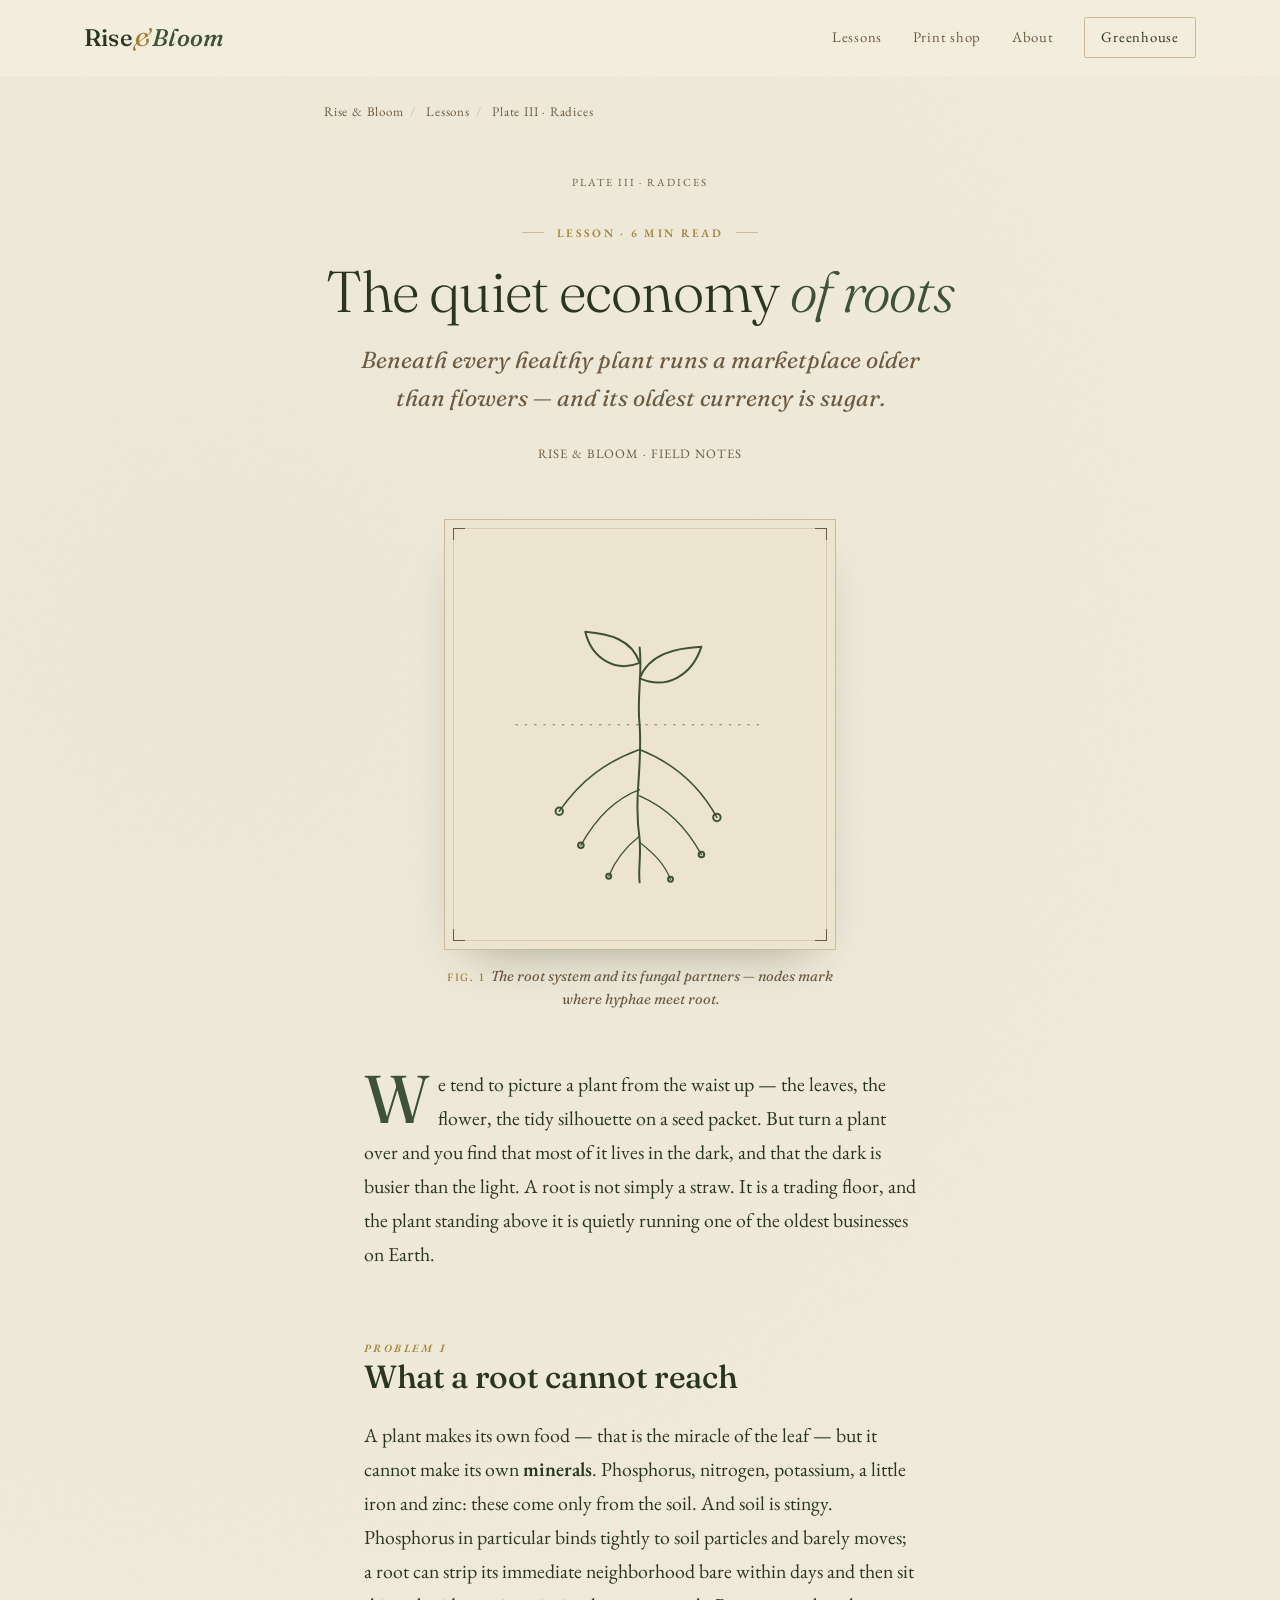
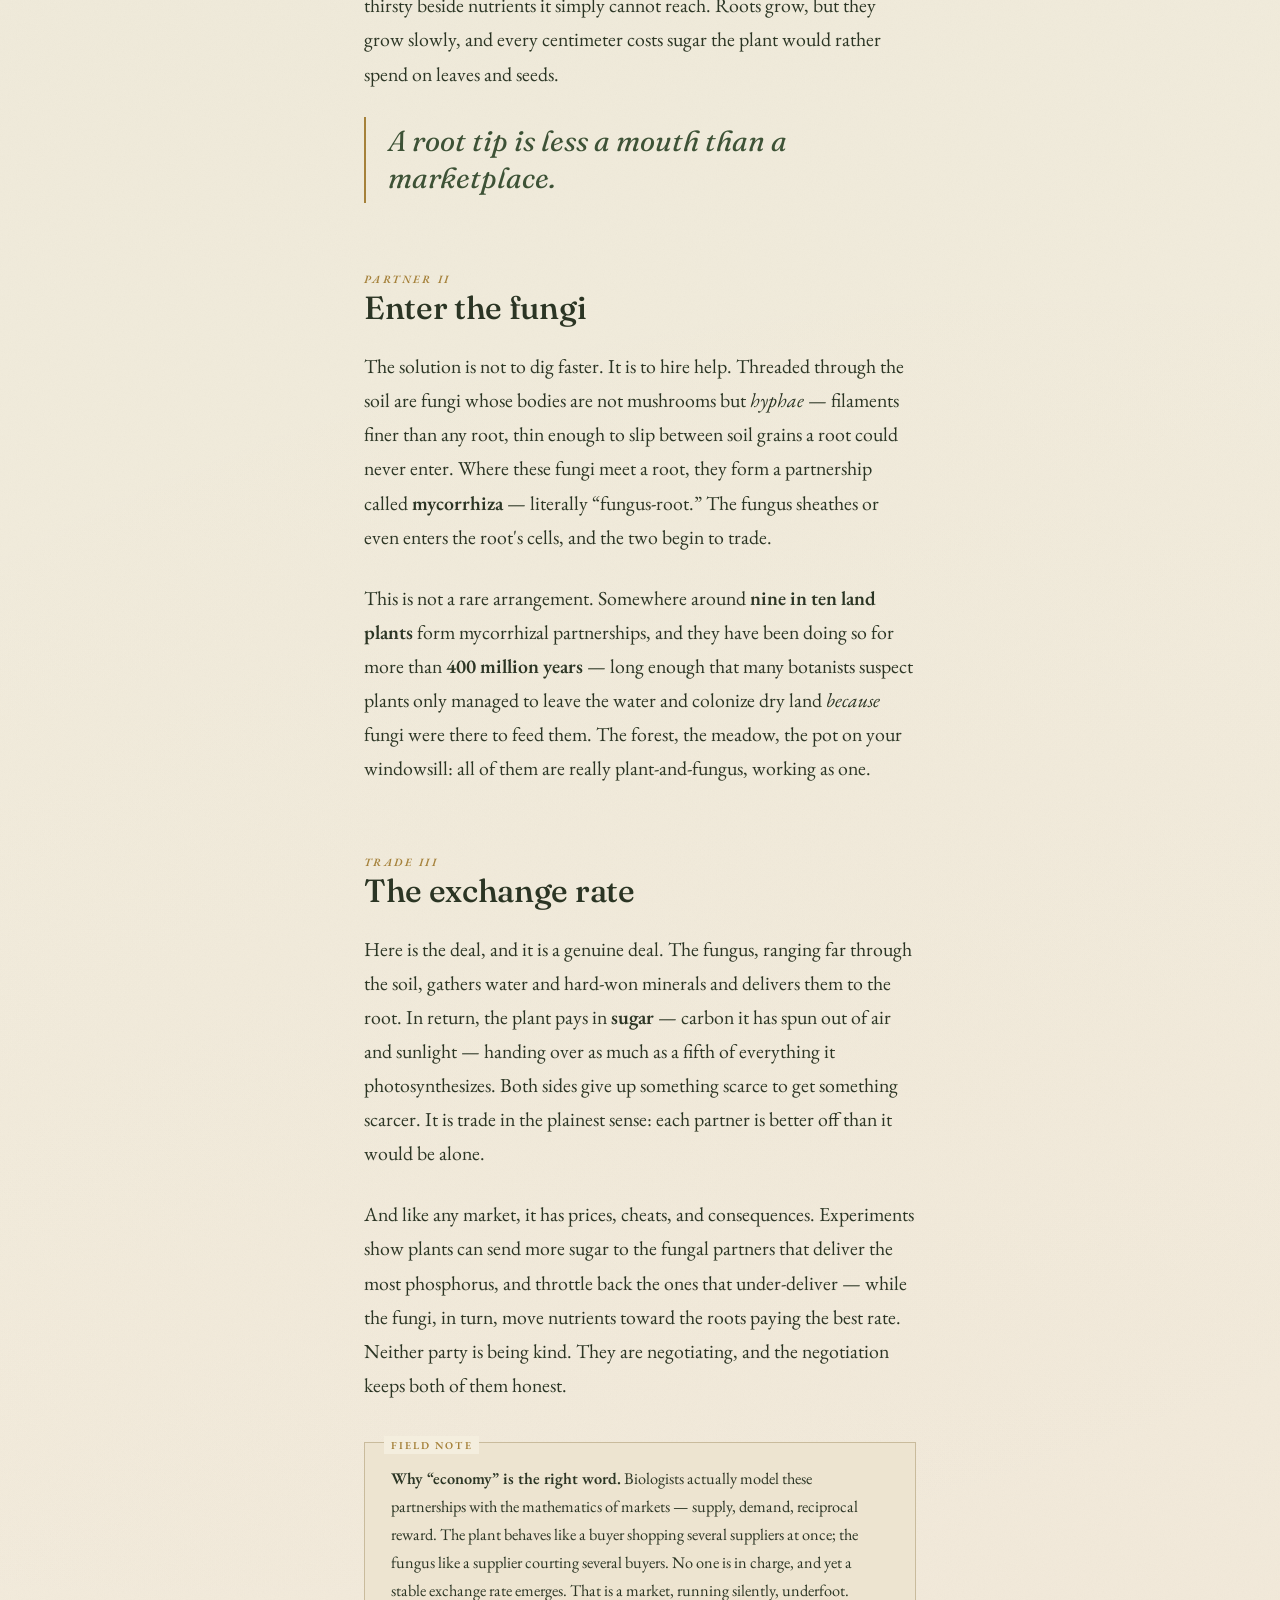
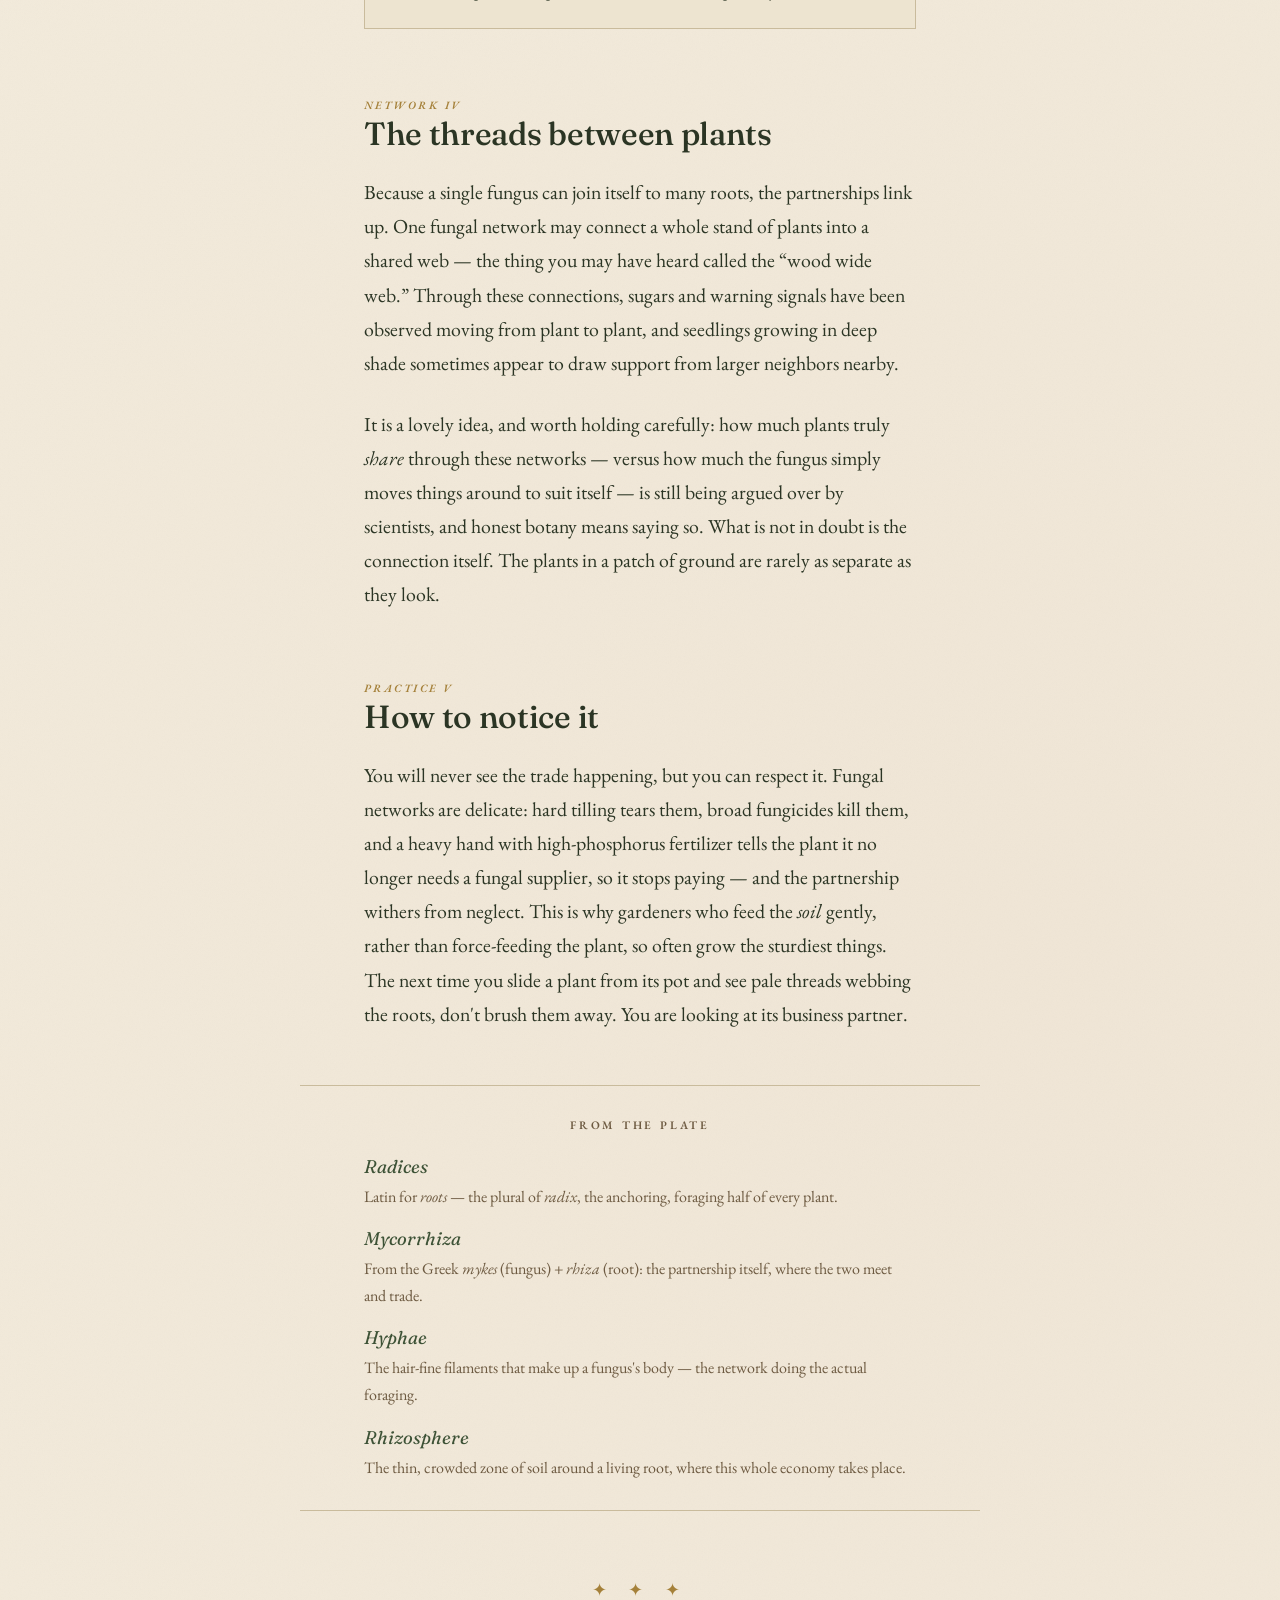
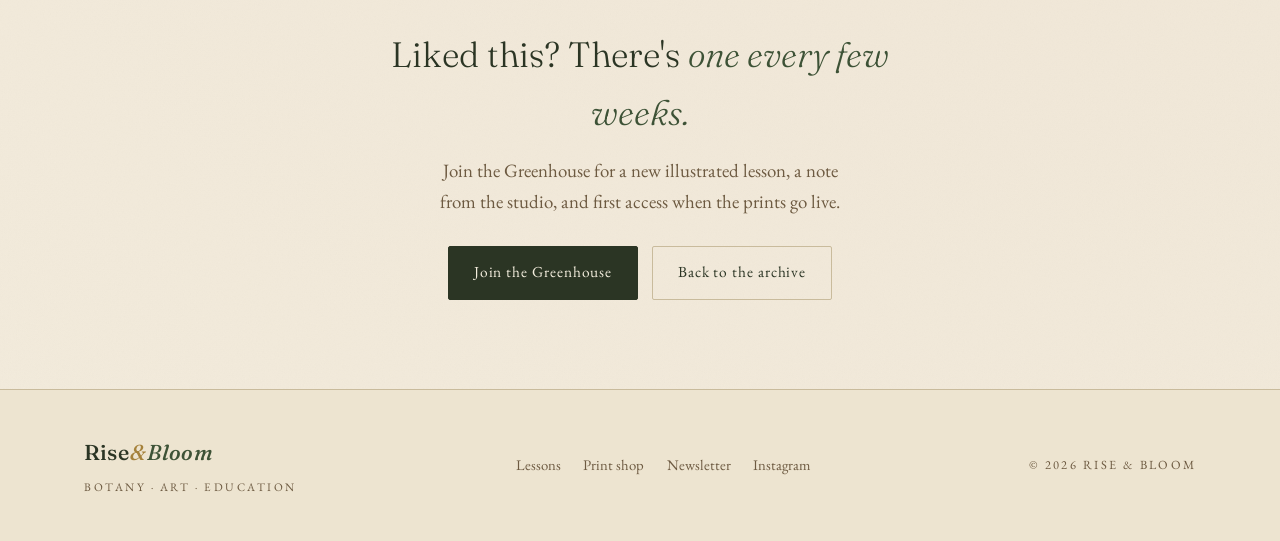
==== lessons/the-quiet-economy-of-roots.html @ 6dd6aef8 "Add first botany lesson: The quiet economy of roots Builds the flagship illustrated lesson (Plate II" ====
<!DOCTYPE html>
<html lang="en">
<head>
  <meta charset="UTF-8" />
  <meta name="viewport" content="width=device-width, initial-scale=1.0" />
  <title>The quiet economy of roots — Rise &amp; Bloom</title>
  <meta name="description" content="How root systems trade sugar for minerals with fungi underground — nature's oldest marketplace, illustrated. A Rise & Bloom botany lesson." />

  <link rel="preconnect" href="https://fonts.googleapis.com" />
  <link rel="preconnect" href="https://fonts.gstatic.com" crossorigin />
  <link href="https://fonts.googleapis.com/css2?family=Fraunces:ital,opsz,wght@0,9..144,300..600;1,9..144,300..500&family=EB+Garamond:ital,wght@0,400..600;1,400..500&family=Cormorant+Garamond:wght@400;500;600&display=swap" rel="stylesheet" />

  <link rel="stylesheet" href="../css/styles.css" />
  <link rel="stylesheet" href="../css/lesson.css" />
  <link rel="icon" href="data:image/svg+xml,%3Csvg xmlns='http://www.w3.org/2000/svg' viewBox='0 0 32 32'%3E%3Ctext y='26' font-size='26'%3E%F0%9F%8C%BF%3C/text%3E%3C/svg%3E" />
</head>
<body>

  <!-- ═══════════════════ NAVIGATION ═══════════════════ -->
  <header class="site-nav" id="siteNav">
    <div class="nav-inner">
      <a href="../index.html" class="wordmark" aria-label="Rise and Bloom, home">
        <span class="wordmark-rise">Rise</span><span class="wordmark-amp">&amp;</span><span class="wordmark-bloom">Bloom</span>
      </a>
      <nav class="nav-links" aria-label="Primary">
        <a href="../index.html#lessons">Lessons</a>
        <a href="../index.html#printshop">Print shop</a>
        <a href="../index.html#about">About</a>
        <a href="../index.html#greenhouse" class="nav-cta">Greenhouse</a>
      </nav>
      <button class="nav-toggle" id="navToggle" aria-label="Open menu" aria-expanded="false">
        <span></span><span></span><span></span>
      </button>
    </div>
  </header>

  <main class="lesson-main">

    <p class="breadcrumb">
      <a href="../index.html">Rise &amp; Bloom</a><span class="sep">/</span>
      <a href="../index.html#lessons">Lessons</a><span class="sep">/</span>
      <span>Plate III · Radices</span>
    </p>

    <!-- ═══════════════════ ARTICLE HEADER ═══════════════════ -->
    <header class="lesson-header reveal">
      <span class="plate-tag">Plate III · Radices</span>
      <p class="lesson-kicker-row"><span class="rule"></span>Lesson · 6 min read<span class="rule"></span></p>
      <h1 class="lesson-h1">The quiet economy <em>of roots</em></h1>
      <p class="lesson-standfirst">Beneath every healthy plant runs a marketplace older than flowers — and its oldest currency is sugar.</p>
      <p class="lesson-byline">Rise &amp; Bloom · Field Notes</p>
    </header>

    <!-- ═══════════════════ THE PLATE ═══════════════════ -->
    <figure class="lesson-figure reveal">
      <div class="plate-frame">
        <span class="plate-corner tl"></span><span class="plate-corner tr"></span>
        <span class="plate-corner bl"></span><span class="plate-corner br"></span>
        <svg class="botanical" viewBox="0 0 200 220" role="img" aria-label="A plant with a branching root system and mycorrhizal nodules underground">
          <g fill="none" stroke="currentColor" stroke-width="1.3" stroke-linecap="round" stroke-linejoin="round">
            <path d="M20,104 H180" stroke-width="0.7" stroke-dasharray="1 5" opacity="0.7"/>
            <path d="M100,104 C98,86 102,72 100,54"/>
            <g transform="translate(100,74) rotate(42)"><path d="M0,0 C18,-6 24,-24 16,-42 C4,-30 -6,-16 0,0 Z"/></g>
            <g transform="translate(100,64) rotate(-40)"><path d="M0,0 C-16,-5 -22,-22 -14,-38 C-3,-27 6,-15 0,0 Z"/></g>
            <path d="M100,104 C102,132 96,150 100,178 C101,190 99,198 100,206"/>
            <path d="M100,120 C78,128 62,140 48,160 M100,120 C120,128 138,142 150,164" stroke-width="1"/>
            <path d="M100,146 C84,152 72,164 62,182 M100,150 C118,158 130,170 140,188" stroke-width="0.9"/>
            <path d="M100,176 C90,184 84,192 80,202 M100,180 C110,188 116,194 120,204" stroke-width="0.8"/>
            <circle cx="48" cy="160" r="2.4"/><circle cx="150" cy="164" r="2.4"/>
            <circle cx="62" cy="182" r="1.8"/><circle cx="140" cy="188" r="1.8"/>
            <circle cx="80" cy="202" r="1.6"/><circle cx="120" cy="204" r="1.6"/>
          </g>
        </svg>
      </div>
      <figcaption><span class="fig-no">Fig. 1</span>The root system and its fungal partners — nodes mark where hyphae meet root.</figcaption>
    </figure>

    <!-- ═══════════════════ PROSE ═══════════════════ -->
    <article class="prose reveal">
      <p>
        We tend to picture a plant from the waist up — the leaves, the flower, the tidy silhouette on
        a seed packet. But turn a plant over and you find that most of it lives in the dark, and that the
        dark is busier than the light. A root is not simply a straw. It is a trading floor, and the plant
        standing above it is quietly running one of the oldest businesses on Earth.
      </p>

      <h2><span class="num">Problem I</span>What a root cannot reach</h2>
      <p>
        A plant makes its own food — that is the miracle of the leaf — but it cannot make its own
        <strong>minerals</strong>. Phosphorus, nitrogen, potassium, a little iron and zinc: these come only
        from the soil. And soil is stingy. Phosphorus in particular binds tightly to soil particles and
        barely moves; a root can strip its immediate neighborhood bare within days and then sit thirsty
        beside nutrients it simply cannot reach. Roots grow, but they grow slowly, and every centimeter
        costs sugar the plant would rather spend on leaves and seeds.
      </p>

      <p class="pullquote">A root tip is less a mouth than a marketplace.</p>

      <h2><span class="num">Partner II</span>Enter the fungi</h2>
      <p>
        The solution is not to dig faster. It is to hire help. Threaded through the soil are fungi whose
        bodies are not mushrooms but <em>hyphae</em> — filaments finer than any root, thin enough to slip
        between soil grains a root could never enter. Where these fungi meet a root, they form a
        partnership called <strong>mycorrhiza</strong> — literally &ldquo;fungus-root.&rdquo; The fungus sheathes or
        even enters the root's cells, and the two begin to trade.
      </p>
      <p>
        This is not a rare arrangement. Somewhere around <strong>nine in ten land plants</strong> form
        mycorrhizal partnerships, and they have been doing so for more than <strong>400 million years</strong> —
        long enough that many botanists suspect plants only managed to leave the water and colonize dry land
        <em>because</em> fungi were there to feed them. The forest, the meadow, the pot on your windowsill:
        all of them are really plant-and-fungus, working as one.
      </p>

      <h2><span class="num">Trade III</span>The exchange rate</h2>
      <p>
        Here is the deal, and it is a genuine deal. The fungus, ranging far through the soil, gathers water
        and hard-won minerals and delivers them to the root. In return, the plant pays in
        <strong>sugar</strong> — carbon it has spun out of air and sunlight — handing over as much as a fifth
        of everything it photosynthesizes. Both sides give up something scarce to get something scarcer. It
        is trade in the plainest sense: each partner is better off than it would be alone.
      </p>
      <p>
        And like any market, it has prices, cheats, and consequences. Experiments show plants can send more
        sugar to the fungal partners that deliver the most phosphorus, and throttle back the ones that
        under-deliver — while the fungi, in turn, move nutrients toward the roots paying the best rate.
        Neither party is being kind. They are negotiating, and the negotiation keeps both of them honest.
      </p>

      <div class="fieldnote">
        <p>
          <strong>Why &ldquo;economy&rdquo; is the right word.</strong> Biologists actually model these partnerships
          with the mathematics of markets — supply, demand, reciprocal reward. The plant behaves like a buyer
          shopping several suppliers at once; the fungus like a supplier courting several buyers. No one is in
          charge, and yet a stable exchange rate emerges. That is a market, running silently, underfoot.
        </p>
      </div>

      <h2><span class="num">Network IV</span>The threads between plants</h2>
      <p>
        Because a single fungus can join itself to many roots, the partnerships link up. One fungal network
        may connect a whole stand of plants into a shared web — the thing you may have heard called the
        &ldquo;wood wide web.&rdquo; Through these connections, sugars and warning signals have been observed
        moving from plant to plant, and seedlings growing in deep shade sometimes appear to draw support from
        larger neighbors nearby.
      </p>
      <p>
        It is a lovely idea, and worth holding carefully: how much plants truly <em>share</em> through these
        networks — versus how much the fungus simply moves things around to suit itself — is still being
        argued over by scientists, and honest botany means saying so. What is not in doubt is the
        connection itself. The plants in a patch of ground are rarely as separate as they look.
      </p>

      <h2><span class="num">Practice V</span>How to notice it</h2>
      <p>
        You will never see the trade happening, but you can respect it. Fungal networks are delicate: hard
        tilling tears them, broad fungicides kill them, and a heavy hand with high-phosphorus fertilizer tells
        the plant it no longer needs a fungal supplier, so it stops paying — and the partnership withers from
        neglect. This is why gardeners who feed the <em>soil</em> gently, rather than force-feeding the plant,
        so often grow the sturdiest things. The next time you slide a plant from its pot and see pale threads
        webbing the roots, don't brush them away. You are looking at its business partner.
      </p>
    </article>

    <!-- ═══════════════════ LATIN GLOSSARY ═══════════════════ -->
    <section class="glossary reveal" aria-label="Terms">
      <h3>From the plate</h3>
      <dl>
        <div><dt>Radices</dt><dd>Latin for <em>roots</em> — the plural of <em>radix</em>, the anchoring, foraging half of every plant.</dd></div>
        <div><dt>Mycorrhiza</dt><dd>From the Greek <em>mykes</em> (fungus) + <em>rhiza</em> (root): the partnership itself, where the two meet and trade.</dd></div>
        <div><dt>Hyphae</dt><dd>The hair-fine filaments that make up a fungus's body — the network doing the actual foraging.</dd></div>
        <div><dt>Rhizosphere</dt><dd>The thin, crowded zone of soil around a living root, where this whole economy takes place.</dd></div>
      </dl>
    </section>

    <!-- ═══════════════════ CTA ═══════════════════ -->
    <section class="lesson-cta reveal">
      <p class="rule-orn">✦ ✦ ✦</p>
      <h2>Liked this? There's <em>one every few weeks.</em></h2>
      <p>Join the Greenhouse for a new illustrated lesson, a note from the studio, and first access when the prints go live.</p>
      <div class="lesson-cta-actions">
        <a href="../index.html#greenhouse" class="btn btn-primary">Join the Greenhouse</a>
        <a href="../index.html#lessons" class="btn btn-ghost">Back to the archive</a>
      </div>
    </section>

  </main>

  <!-- ═══════════════════ FOOTER ═══════════════════ -->
  <footer class="site-footer">
    <div class="footer-inner">
      <div class="footer-brand">
        <a href="../index.html" class="wordmark wordmark--footer">
          <span class="wordmark-rise">Rise</span><span class="wordmark-amp">&amp;</span><span class="wordmark-bloom">Bloom</span>
        </a>
        <p class="footer-tagline">Botany · Art · Education</p>
      </div>
      <nav class="footer-links" aria-label="Footer">
        <a href="../index.html#lessons">Lessons</a>
        <a href="../index.html#printshop">Print shop</a>
        <a href="../index.html#greenhouse">Newsletter</a>
        <a href="https://instagram.com" target="_blank" rel="noopener noreferrer">Instagram</a>
      </nav>
      <p class="footer-copy">© 2026 Rise &amp; Bloom</p>
    </div>
  </footer>

  <script src="../js/main.js"></script>
</body>
</html>
---- css/styles.css ----
/* ═══════════════════════════════════════════════════════════
   RISE & BLOOM — Botany, taught beautifully.
   A vintage botanical field-guide aesthetic.
   ═══════════════════════════════════════════════════════════ */

/* ── Design tokens ── */
:root {
  --paper:        #f4eede;   /* warm parchment            */
  --paper-2:      #ede4d0;   /* deeper paper / cards      */
  --paper-3:      #e6dbc2;   /* pressed panels            */
  --ink:          #2b3524;   /* near-black herbarium ink  */
  --forest:       #3d5236;   /* deep botanical green      */
  --sage:         #77875f;   /* muted living green        */
  --sepia:        #6d5a41;   /* brown ink annotations     */
  --gold:         #a5813a;   /* wax-seal gold             */
  --rust:         #a24d36;   /* bloom accent              */
  --line:         #c9bb9c;   /* hairline rule             */
  --line-soft:    #d8ccb0;

  --font-display: "Fraunces", "Cormorant Garamond", Georgia, serif;
  --font-body:    "EB Garamond", Georgia, "Times New Roman", serif;

  --measure: 68ch;
  --page-x: clamp(1.25rem, 5vw, 5.5rem);
  --shadow-plate: 0 22px 48px -28px rgba(43, 53, 36, 0.45);
  --ease: cubic-bezier(0.22, 0.61, 0.36, 1);
}

/* ── Reset & base ── */
*, *::before, *::after { box-sizing: border-box; }
html { scroll-behavior: smooth; -webkit-text-size-adjust: 100%; }
@media (prefers-reduced-motion: reduce) {
  html { scroll-behavior: auto; }
  *, *::before, *::after { animation-duration: 0.01ms !important; transition-duration: 0.01ms !important; }
}

body {
  margin: 0;
  font-family: var(--font-body);
  font-size: clamp(1.02rem, 0.6vw + 0.9rem, 1.18rem);
  line-height: 1.65;
  color: var(--ink);
  background-color: var(--paper);
  /* subtle paper grain */
  background-image:
    radial-gradient(circle at 18% 12%, rgba(122,135,95,0.06), transparent 55%),
    radial-gradient(circle at 82% 78%, rgba(162,77,54,0.05), transparent 55%),
    url("data:image/svg+xml,%3Csvg xmlns='http://www.w3.org/2000/svg' width='140' height='140'%3E%3Cfilter id='n'%3E%3CfeTurbulence type='fractalNoise' baseFrequency='0.85' numOctaves='2' stitchTiles='stitch'/%3E%3CfeColorMatrix type='saturate' values='0'/%3E%3C/filter%3E%3Crect width='140' height='140' filter='url(%23n)' opacity='0.035'/%3E%3C/svg%3E");
  text-rendering: optimizeLegibility;
  -webkit-font-smoothing: antialiased;
  overflow-x: hidden;
}

img, svg { display: block; max-width: 100%; }
a { color: inherit; text-decoration: none; }

.visually-hidden {
  position: absolute; width: 1px; height: 1px; padding: 0; margin: -1px;
  overflow: hidden; clip: rect(0,0,0,0); white-space: nowrap; border: 0;
}
.nowrap { white-space: nowrap; }

/* ── Shared type elements ── */
.eyebrow {
  font-family: var(--font-body);
  font-size: 0.74rem;
  letter-spacing: 0.34em;
  text-transform: uppercase;
  font-weight: 600;
  color: var(--sepia);
  margin: 0 0 1.4rem;
}
.eyebrow::before {
  content: ""; display: inline-block; width: 26px; height: 1px;
  background: var(--gold); vertical-align: middle; margin-right: 0.85em;
  transform: translateY(-0.16em);
}
.eyebrow--light { color: rgba(244, 238, 222, 0.72); }
.eyebrow--light::before { background: var(--gold); }

.section-title {
  font-family: var(--font-display);
  font-weight: 400;
  font-size: clamp(1.9rem, 3.4vw, 3rem);
  line-height: 1.12;
  letter-spacing: -0.01em;
  margin: 0 0 1.3rem;
}
.section-title em { font-style: italic; color: var(--forest); }

.section-lede {
  max-width: 54ch;
  color: var(--sepia);
  font-size: 1.12rem;
  margin: 0;
}

/* ── Buttons ── */
.btn {
  display: inline-flex; align-items: center; justify-content: center;
  gap: 0.5em;
  font-family: var(--font-body);
  font-size: 0.96rem;
  letter-spacing: 0.06em;
  padding: 0.85em 1.6em;
  border-radius: 2px;
  border: 1px solid var(--ink);
  cursor: pointer;
  transition: transform 0.3s var(--ease), background-color 0.3s var(--ease), color 0.3s var(--ease), box-shadow 0.3s var(--ease);
}
.btn-primary { background: var(--ink); color: var(--paper); }
.btn-primary:hover { background: var(--forest); border-color: var(--forest); transform: translateY(-2px); box-shadow: 0 12px 22px -14px rgba(43,53,36,0.7); }
.btn-ghost { background: transparent; color: var(--ink); border-color: var(--line); }
.btn-ghost:hover { border-color: var(--ink); transform: translateY(-2px); }
.btn-seed { background: var(--gold); color: #2a2110; border-color: var(--gold); white-space: nowrap; }
.btn-seed:hover { background: #b8923f; border-color: #b8923f; transform: translateY(-2px); }

/* ═══════════════════ NAVIGATION ═══════════════════ */
.site-nav {
  position: sticky; top: 0; z-index: 50;
  backdrop-filter: blur(6px);
  background: rgba(244, 238, 222, 0.82);
  border-bottom: 1px solid transparent;
  transition: border-color 0.4s var(--ease), background-color 0.4s var(--ease), box-shadow 0.4s var(--ease);
}
.site-nav.is-scrolled {
  border-bottom-color: var(--line);
  box-shadow: 0 8px 20px -22px rgba(43,53,36,0.6);
}
.nav-inner {
  max-width: 1240px; margin: 0 auto;
  padding: 1.05rem var(--page-x);
  display: flex; align-items: center; justify-content: space-between;
}
.wordmark {
  font-family: var(--font-display);
  font-size: 1.5rem; font-weight: 500; letter-spacing: 0.01em;
  display: inline-flex; align-items: baseline;
}
.wordmark-rise { color: var(--ink); }
.wordmark-amp  { color: var(--gold); margin: 0 0.06em; font-style: italic; }
.wordmark-bloom { color: var(--forest); font-style: italic; }

.nav-links { display: flex; align-items: center; gap: clamp(1.2rem, 2.4vw, 2.4rem); }
.nav-links a {
  font-size: 0.92rem; letter-spacing: 0.05em; color: var(--sepia);
  position: relative; padding: 0.2em 0;
  transition: color 0.25s var(--ease);
}
.nav-links a::after {
  content: ""; position: absolute; left: 0; bottom: -2px; height: 1px; width: 0;
  background: var(--gold); transition: width 0.3s var(--ease);
}
.nav-links a:hover { color: var(--ink); }
.nav-links a:hover::after { width: 100%; }
.nav-links a.nav-cta {
  border: 1px solid var(--line); border-radius: 2px; padding: 0.5em 1.1em; color: var(--ink);
}
.nav-links a.nav-cta::after { display: none; }
.nav-links a.nav-cta:hover { border-color: var(--forest); background: var(--forest); color: var(--paper); }

.nav-toggle {
  display: none; flex-direction: column; gap: 5px;
  background: none; border: 0; cursor: pointer; padding: 6px;
}
.nav-toggle span { width: 24px; height: 2px; background: var(--ink); transition: transform 0.3s var(--ease), opacity 0.3s var(--ease); }

/* ═══════════════════ HERO ═══════════════════ */
.hero { position: relative; padding: clamp(2.5rem, 6vw, 5rem) 0 0; }
.hero-grid {
  max-width: 1240px; margin: 0 auto;
  padding: 0 var(--page-x);
  display: grid; grid-template-columns: 1.15fr 0.85fr;
  gap: clamp(2rem, 5vw, 5rem); align-items: center;
}
.hero-title {
  font-family: var(--font-display);
  font-weight: 300;
  font-size: clamp(2.9rem, 7vw, 5.6rem);
  line-height: 1.02; letter-spacing: -0.02em;
  margin: 0 0 1.5rem;
}
.hero-title em { font-style: italic; color: var(--forest); }
.hero-lede {
  max-width: 46ch; font-size: 1.22rem; color: var(--sepia);
  margin: 0 0 2.2rem;
}
.hero-actions { display: flex; flex-wrap: wrap; gap: 0.9rem; margin-bottom: 2.4rem; }
.hero-meta {
  display: flex; align-items: center; gap: 0.8rem;
  padding-top: 1.6rem; border-top: 1px solid var(--line);
  font-size: 0.9rem; color: var(--sepia); font-style: italic;
  max-width: 44ch;
}
.seal-mini { color: var(--gold); flex-shrink: 0; }
.seal-mini svg { width: 34px; height: 34px; }

/* Plate frame (the illustrated-plate device) */
.plate-frame {
  position: relative;
  background: var(--paper-2);
  border: 1px solid var(--line);
  padding: clamp(1.4rem, 3vw, 2.4rem);
  box-shadow: var(--shadow-plate);
}
.plate-frame::after {
  content: ""; position: absolute; inset: 8px; border: 1px solid var(--line-soft); pointer-events: none;
}
.hero-plate { margin: 0; }
.plate-corner {
  position: absolute; width: 12px; height: 12px; border: 1px solid var(--sepia); z-index: 2;
}
.plate-corner.tl { top: 8px; left: 8px; border-right: 0; border-bottom: 0; }
.plate-corner.tr { top: 8px; right: 8px; border-left: 0; border-bottom: 0; }
.plate-corner.bl { bottom: 8px; left: 8px; border-right: 0; border-top: 0; }
.plate-corner.br { bottom: 8px; right: 8px; border-left: 0; border-top: 0; }

.plate-label {
  font-family: var(--font-display); font-style: italic;
  font-size: 0.92rem; color: var(--sepia); text-align: center; margin: 0;
  position: relative; z-index: 2;
}
.plate-label-top { margin-bottom: 0.5rem; }
.plate-label-bottom { margin-top: 0.5rem; }
.plate-label .fig, .plate-tag {
  font-style: normal; letter-spacing: 0.18em; text-transform: uppercase; font-size: 0.68rem;
}

.botanical { color: var(--forest); width: 100%; height: auto; }
.botanical--hero { max-height: 62vh; margin: 0.4rem auto; }

/* Marquee band */
.marquee {
  margin-top: clamp(2.5rem, 6vw, 4.5rem);
  border-top: 1px solid var(--line); border-bottom: 1px solid var(--line);
  padding: 0.9rem 0; overflow: hidden;
  background: var(--paper-2);
}
.marquee-track {
  display: inline-flex; align-items: center; gap: 1.6rem; white-space: nowrap;
  animation: marquee 34s linear infinite;
  font-family: var(--font-display); font-style: italic; font-size: 1.15rem; color: var(--sepia);
}
.marquee-track .dot { color: var(--gold); font-style: normal; }
@keyframes marquee { from { transform: translateX(0); } to { transform: translateX(-50%); } }
.marquee:hover .marquee-track { animation-play-state: paused; }

/* ═══════════════════ SECTIONS ═══════════════════ */
.section {
  max-width: 1240px; margin: 0 auto;
  padding: clamp(4rem, 9vw, 8rem) var(--page-x);
}
.section-head { max-width: 62ch; margin-bottom: clamp(2.4rem, 5vw, 4rem); }

/* ── Lesson archive ── */
.lesson-grid {
  display: grid; grid-template-columns: repeat(3, 1fr);
  gap: clamp(1.4rem, 2.6vw, 2.2rem);
}
.lesson-card {
  background: var(--paper-2);
  border: 1px solid var(--line);
  display: flex; flex-direction: column;
  transition: transform 0.45s var(--ease), box-shadow 0.45s var(--ease);
}
.lesson-card:hover { transform: translateY(-6px); box-shadow: var(--shadow-plate); }
.lesson-plate {
  position: relative;
  background: var(--paper);
  border-bottom: 1px solid var(--line);
  padding: 1.6rem 1.6rem 1.2rem;
}
.plate-tag {
  position: absolute; top: 0.9rem; left: 50%; transform: translateX(-50%);
  color: var(--sepia); z-index: 2;
}
.lesson-plate .botanical { color: var(--forest); max-height: 200px; margin: 1rem auto 0; }
.lesson-card:hover .lesson-plate .botanical { color: var(--rust); transition: color 0.5s var(--ease); }

.lesson-body { padding: 1.5rem 1.6rem 1.8rem; display: flex; flex-direction: column; gap: 0.55rem; flex: 1; }
.lesson-kicker {
  font-size: 0.7rem; letter-spacing: 0.2em; text-transform: uppercase;
  color: var(--gold); font-weight: 600; margin: 0;
}
.lesson-title {
  font-family: var(--font-display); font-weight: 500; font-size: 1.42rem; line-height: 1.15;
  margin: 0.1rem 0 0.2rem;
}
.lesson-desc { margin: 0; color: var(--sepia); font-size: 1rem; }
.lesson-link {
  margin-top: auto; padding-top: 0.9rem;
  font-size: 0.9rem; letter-spacing: 0.05em; color: var(--forest); font-weight: 600;
}
.lesson-link span { display: inline-block; transition: transform 0.3s var(--ease); }
.lesson-link:hover span { transform: translateX(5px); }
.lesson-soon {
  margin-top: auto; padding-top: 0.9rem;
  font-size: 0.8rem; letter-spacing: 0.14em; text-transform: uppercase;
  color: var(--sepia); font-style: italic; opacity: 0.75;
}
.lesson-soon::before {
  content: "✦"; font-style: normal; color: var(--gold); margin-right: 0.5em;
}

/* ── Print shop ── */
.section--shop { background: var(--paper-2); max-width: none; }
.section--shop > .section-head, .section--shop > .shop-grid {
  max-width: 1240px; margin-left: auto; margin-right: auto;
}
.shop-grid { display: grid; grid-template-columns: repeat(3, 1fr); gap: clamp(1.4rem, 2.6vw, 2.2rem); }
.shop-card {
  background: var(--paper);
  border: 1px solid var(--line);
  padding: 2rem 1.8rem 1.9rem;
  display: flex; flex-direction: column; gap: 1.2rem;
  transition: transform 0.45s var(--ease), box-shadow 0.45s var(--ease);
}
.shop-card:hover { transform: translateY(-6px); box-shadow: var(--shadow-plate); }
.shop-art {
  color: var(--sepia); display: flex; justify-content: center;
  padding: 1rem 0; border-bottom: 1px solid var(--line-soft);
}
.shop-art svg { width: 118px; height: 118px; }
.shop-card:hover .shop-art { color: var(--forest); transition: color 0.5s var(--ease); }
.shop-status {
  font-size: 0.68rem; letter-spacing: 0.2em; text-transform: uppercase;
  color: var(--sepia); font-weight: 600; margin: 0;
}
.shop-status.status-first { color: var(--rust); }
.shop-title { font-family: var(--font-display); font-weight: 500; font-size: 1.5rem; margin: 0; }
.shop-desc { margin: 0; color: var(--sepia); font-size: 1.02rem; }

/* ── About ── */
.about-grid {
  display: grid; grid-template-columns: 0.8fr 1.2fr; gap: clamp(2rem, 5vw, 5rem); align-items: center;
}
.about-seal { color: var(--gold); display: flex; justify-content: center; }
.about-seal svg { width: min(340px, 80%); height: auto; animation: sway 14s ease-in-out infinite; }
.seal-text { font-family: var(--font-body); font-weight: 600; }
@keyframes sway { 0%,100% { transform: rotate(-1.4deg); } 50% { transform: rotate(1.4deg); } }
.about-text { max-width: 58ch; margin: 0 0 1.15rem; }
.tag-list {
  list-style: none; padding: 0; margin: 1.8rem 0 0;
  display: flex; flex-wrap: wrap; gap: 0.6rem;
}
.tag-list li {
  font-size: 0.76rem; letter-spacing: 0.16em; text-transform: uppercase;
  border: 1px solid var(--line); border-radius: 2px;
  padding: 0.42em 0.95em; color: var(--forest); background: var(--paper-2);
}

/* ── Greenhouse / newsletter ── */
.section--greenhouse { max-width: none; padding-top: 0; }
.greenhouse-panel {
  position: relative;
  max-width: 1080px; margin: 0 auto;
  background: var(--forest);
  color: var(--paper);
  border: 1px solid var(--forest);
  padding: clamp(2.8rem, 6vw, 5rem) clamp(1.6rem, 5vw, 4.5rem);
  text-align: center;
  box-shadow: var(--shadow-plate);
  background-image:
    radial-gradient(circle at 15% 10%, rgba(165,129,58,0.16), transparent 45%),
    radial-gradient(circle at 88% 90%, rgba(255,255,255,0.05), transparent 45%);
  overflow: hidden;
}
.greenhouse-panel .plate-corner { border-color: rgba(244,238,222,0.5); }
.greenhouse-title {
  font-family: var(--font-display); font-weight: 300;
  font-size: clamp(2rem, 4.5vw, 3.4rem); line-height: 1.08; margin: 0 0 1.1rem;
}
.greenhouse-title em { font-style: italic; color: var(--gold); }
.greenhouse-lede { max-width: 52ch; margin: 0 auto 2.2rem; color: rgba(244,238,222,0.85); font-size: 1.12rem; }
.greenhouse-lede .nowrap { color: var(--paper); font-style: italic; }

.signup { max-width: 520px; margin: 0 auto; }
.signup-row {
  display: flex; gap: 0.6rem; background: var(--paper); border-radius: 3px; padding: 0.4rem;
}
.signup-row input {
  flex: 1; min-width: 0; border: 0; background: transparent;
  font-family: var(--font-body); font-size: 1.02rem; color: var(--ink);
  padding: 0.7em 0.9em;
}
.signup-row input::placeholder { color: #9a8b6e; }
.signup-row input:focus { outline: 2px solid var(--gold); outline-offset: 2px; border-radius: 2px; }
.signup-note { margin: 1rem 0 0; font-size: 0.85rem; color: rgba(244,238,222,0.6); font-style: italic; }
.signup-success { margin: 1rem 0 0; font-size: 1.02rem; color: var(--gold); font-family: var(--font-display); font-style: italic; }

/* ═══════════════════ FOOTER ═══════════════════ */
.site-footer { border-top: 1px solid var(--line); background: var(--paper-2); }
.footer-inner {
  max-width: 1240px; margin: 0 auto; padding: 2.8rem var(--page-x);
  display: flex; flex-wrap: wrap; align-items: center; justify-content: space-between; gap: 1.4rem;
}
.wordmark--footer { font-size: 1.35rem; }
.footer-tagline {
  margin: 0.4rem 0 0; font-size: 0.72rem; letter-spacing: 0.22em; text-transform: uppercase; color: var(--sepia);
}
.footer-links { display: flex; flex-wrap: wrap; gap: 1.4rem; }
.footer-links a { font-size: 0.92rem; color: var(--sepia); transition: color 0.25s var(--ease); }
.footer-links a:hover { color: var(--ink); }
.footer-copy { margin: 0; font-size: 0.78rem; letter-spacing: 0.18em; text-transform: uppercase; color: var(--sepia); }

/* ═══════════════════ SCROLL REVEAL ═══════════════════ */
.reveal { opacity: 0; transform: translateY(26px); transition: opacity 0.9s var(--ease), transform 0.9s var(--ease); }
.reveal.is-visible { opacity: 1; transform: none; }
.lesson-grid .reveal:nth-child(2), .shop-grid .reveal:nth-child(2) { transition-delay: 0.1s; }
.lesson-grid .reveal:nth-child(3), .shop-grid .reveal:nth-child(3) { transition-delay: 0.2s; }
@media (prefers-reduced-motion: reduce) {
  .reveal { opacity: 1; transform: none; }
}

/* ═══════════════════ RESPONSIVE ═══════════════════ */
@media (max-width: 900px) {
  .hero-grid { grid-template-columns: 1fr; }
  .hero-plate { max-width: 420px; margin: 0 auto; order: -1; }
  .botanical--hero { max-height: 46vh; }
  .about-grid { grid-template-columns: 1fr; }
  .about-seal { order: -1; }
  .about-seal svg { width: 220px; }
  .lesson-grid, .shop-grid { grid-template-columns: 1fr 1fr; }
}
@media (max-width: 720px) {
  .nav-links {
    position: fixed; inset: 0 0 auto; top: 100%;
    flex-direction: column; align-items: flex-start; gap: 0;
    background: var(--paper); border-bottom: 1px solid var(--line);
    padding: 0 var(--page-x);
    max-height: 0; overflow: hidden; transition: max-height 0.4s var(--ease), padding 0.4s var(--ease);
  }
  .nav-links.is-open { max-height: 60vh; padding: 1rem var(--page-x) 1.6rem; }
  .nav-links a { width: 100%; padding: 0.85rem 0; border-bottom: 1px solid var(--line-soft); }
  .nav-links a.nav-cta { border: 1px solid var(--line); margin-top: 0.8rem; text-align: center; }
  .nav-toggle { display: flex; }
  .nav-toggle.is-open span:nth-child(1) { transform: translateY(7px) rotate(45deg); }
  .nav-toggle.is-open span:nth-child(2) { opacity: 0; }
  .nav-toggle.is-open span:nth-child(3) { transform: translateY(-7px) rotate(-45deg); }
}
@media (max-width: 620px) {
  .lesson-grid, .shop-grid { grid-template-columns: 1fr; }
  .signup-row { flex-direction: column; }
  .btn-seed { width: 100%; }
  .hero-actions .btn { flex: 1; }
}
---- css/lesson.css ----
/* ═══════════════════════════════════════════════════════════
   Rise & Bloom — Lesson (article) styles
   Layered on top of styles.css tokens.
   ═══════════════════════════════════════════════════════════ */

.lesson-main { padding-bottom: clamp(3rem, 7vw, 6rem); }

/* Breadcrumb */
.breadcrumb {
  max-width: 760px; margin: 0 auto;
  padding: 1.6rem var(--page-x) 0;
  font-size: 0.82rem; letter-spacing: 0.06em; color: var(--sepia);
}
.breadcrumb a { color: var(--sepia); border-bottom: 1px solid transparent; transition: border-color 0.25s var(--ease); }
.breadcrumb a:hover { border-color: var(--gold); color: var(--ink); }
.breadcrumb .sep { margin: 0 0.5em; color: var(--line); }

/* Article header */
.lesson-header {
  max-width: 760px; margin: 0 auto;
  padding: clamp(1.6rem, 4vw, 2.6rem) var(--page-x) 0;
  text-align: center;
}
.lesson-header .plate-tag {
  position: static; transform: none; display: inline-block;
  color: var(--sepia); margin-bottom: 1.2rem;
}
.lesson-kicker-row {
  display: flex; align-items: center; justify-content: center; gap: 0.8rem;
  font-size: 0.72rem; letter-spacing: 0.2em; text-transform: uppercase;
  color: var(--gold); font-weight: 600; margin-bottom: 1.2rem;
}
.lesson-kicker-row .rule { width: 22px; height: 1px; background: var(--line); }
.lesson-h1 {
  font-family: var(--font-display); font-weight: 300;
  font-size: clamp(2.2rem, 5vw, 3.6rem); line-height: 1.08; letter-spacing: -0.015em;
  margin: 0 0 1.1rem;
}
.lesson-h1 em { font-style: italic; color: var(--forest); }
.lesson-standfirst {
  font-family: var(--font-display); font-style: italic;
  font-size: clamp(1.15rem, 2vw, 1.45rem); color: var(--sepia);
  max-width: 40ch; margin: 0 auto;
}
.lesson-byline {
  margin: 1.6rem 0 0; font-size: 0.8rem; letter-spacing: 0.08em;
  color: var(--sepia); text-transform: uppercase;
}

/* The plate figure */
.lesson-figure {
  max-width: 520px; margin: clamp(2rem, 5vw, 3.4rem) auto 0;
  padding: 0 var(--page-x);
}
.lesson-figure .plate-frame { background: var(--paper-2); }
.lesson-figure .botanical { color: var(--forest); max-height: 340px; margin: 0.4rem auto; }
.lesson-figure figcaption {
  text-align: center; margin-top: 0.9rem;
  font-family: var(--font-display); font-style: italic;
  font-size: 0.9rem; color: var(--sepia);
}
.lesson-figure figcaption .fig-no {
  font-style: normal; letter-spacing: 0.18em; text-transform: uppercase; font-size: 0.66rem;
  color: var(--gold); margin-right: 0.5em;
}

/* Prose */
.prose {
  max-width: 680px; margin: clamp(2.2rem, 5vw, 3.4rem) auto 0;
  padding: 0 var(--page-x);
  font-size: clamp(1.08rem, 0.5vw + 1rem, 1.24rem); line-height: 1.72;
}
.prose > p { margin: 0 0 1.35em; }
.prose > p:first-of-type::first-letter {
  font-family: var(--font-display); font-weight: 400;
  float: left; font-size: 3.4em; line-height: 0.82;
  padding: 0.06em 0.12em 0 0; color: var(--forest);
}
.prose h2 {
  font-family: var(--font-display); font-weight: 500;
  font-size: clamp(1.5rem, 2.6vw, 2rem); line-height: 1.15;
  margin: 2.2em 0 0.7em; letter-spacing: -0.01em;
}
.prose h2 .num {
  display: block; font-family: var(--font-body); font-style: italic;
  font-size: 0.7rem; letter-spacing: 0.22em; text-transform: uppercase;
  color: var(--gold); margin-bottom: 0.35em; font-weight: 600;
}
.prose em { font-style: italic; }
.prose strong { font-weight: 600; color: var(--ink); }
.prose a { color: var(--forest); border-bottom: 1px solid var(--line); }
.prose a:hover { border-color: var(--forest); }

/* Pull quote */
.pullquote {
  margin: 2em 0; padding: 0.2em 0 0.2em 1.4rem;
  border-left: 2px solid var(--gold);
  font-family: var(--font-display); font-style: italic; font-weight: 400;
  font-size: clamp(1.35rem, 2.4vw, 1.8rem); line-height: 1.28; color: var(--forest);
}

/* Field-note aside */
.fieldnote {
  margin: 2em 0; padding: 1.4rem 1.6rem;
  background: var(--paper-2); border: 1px solid var(--line);
  position: relative;
}
.fieldnote::before {
  content: "Field note"; position: absolute; top: -0.68em; left: 1.2rem;
  background: var(--paper); padding: 0 0.6em;
  font-size: 0.66rem; letter-spacing: 0.2em; text-transform: uppercase;
  color: var(--gold); font-weight: 600;
}
.fieldnote p { margin: 0; font-size: 1.02rem; }
.fieldnote p + p { margin-top: 0.8em; }

/* Latin glossary */
.glossary {
  max-width: 680px; margin: clamp(2.4rem, 5vw, 3.4rem) auto 0;
  padding: 1.8rem var(--page-x);
  border-top: 1px solid var(--line); border-bottom: 1px solid var(--line);
}
.glossary h3 {
  font-size: 0.72rem; letter-spacing: 0.24em; text-transform: uppercase;
  color: var(--sepia); font-weight: 600; margin: 0 0 1.1rem; text-align: center;
}
.glossary dl { margin: 0; display: grid; gap: 0.9rem; }
.glossary dt {
  font-family: var(--font-display); font-style: italic; font-size: 1.15rem; color: var(--forest);
}
.glossary dd { margin: 0.1rem 0 0; color: var(--sepia); font-size: 1rem; }

/* Article footer / next steps */
.lesson-cta {
  max-width: 680px; margin: clamp(2.6rem, 6vw, 4rem) auto 0;
  padding: 0 var(--page-x); text-align: center;
}
.lesson-cta .rule-orn {
  color: var(--gold); font-size: 1.1rem; letter-spacing: 0.5em; margin-bottom: 1.4rem;
}
.lesson-cta h2 {
  font-family: var(--font-display); font-weight: 300;
  font-size: clamp(1.6rem, 3vw, 2.2rem); margin: 0 0 0.8rem;
}
.lesson-cta h2 em { font-style: italic; color: var(--forest); }
.lesson-cta p { color: var(--sepia); max-width: 46ch; margin: 0 auto 1.8rem; }
.lesson-cta-actions { display: flex; flex-wrap: wrap; gap: 0.9rem; justify-content: center; }

@media (max-width: 620px) {
  .lesson-cta-actions .btn { flex: 1; }
}
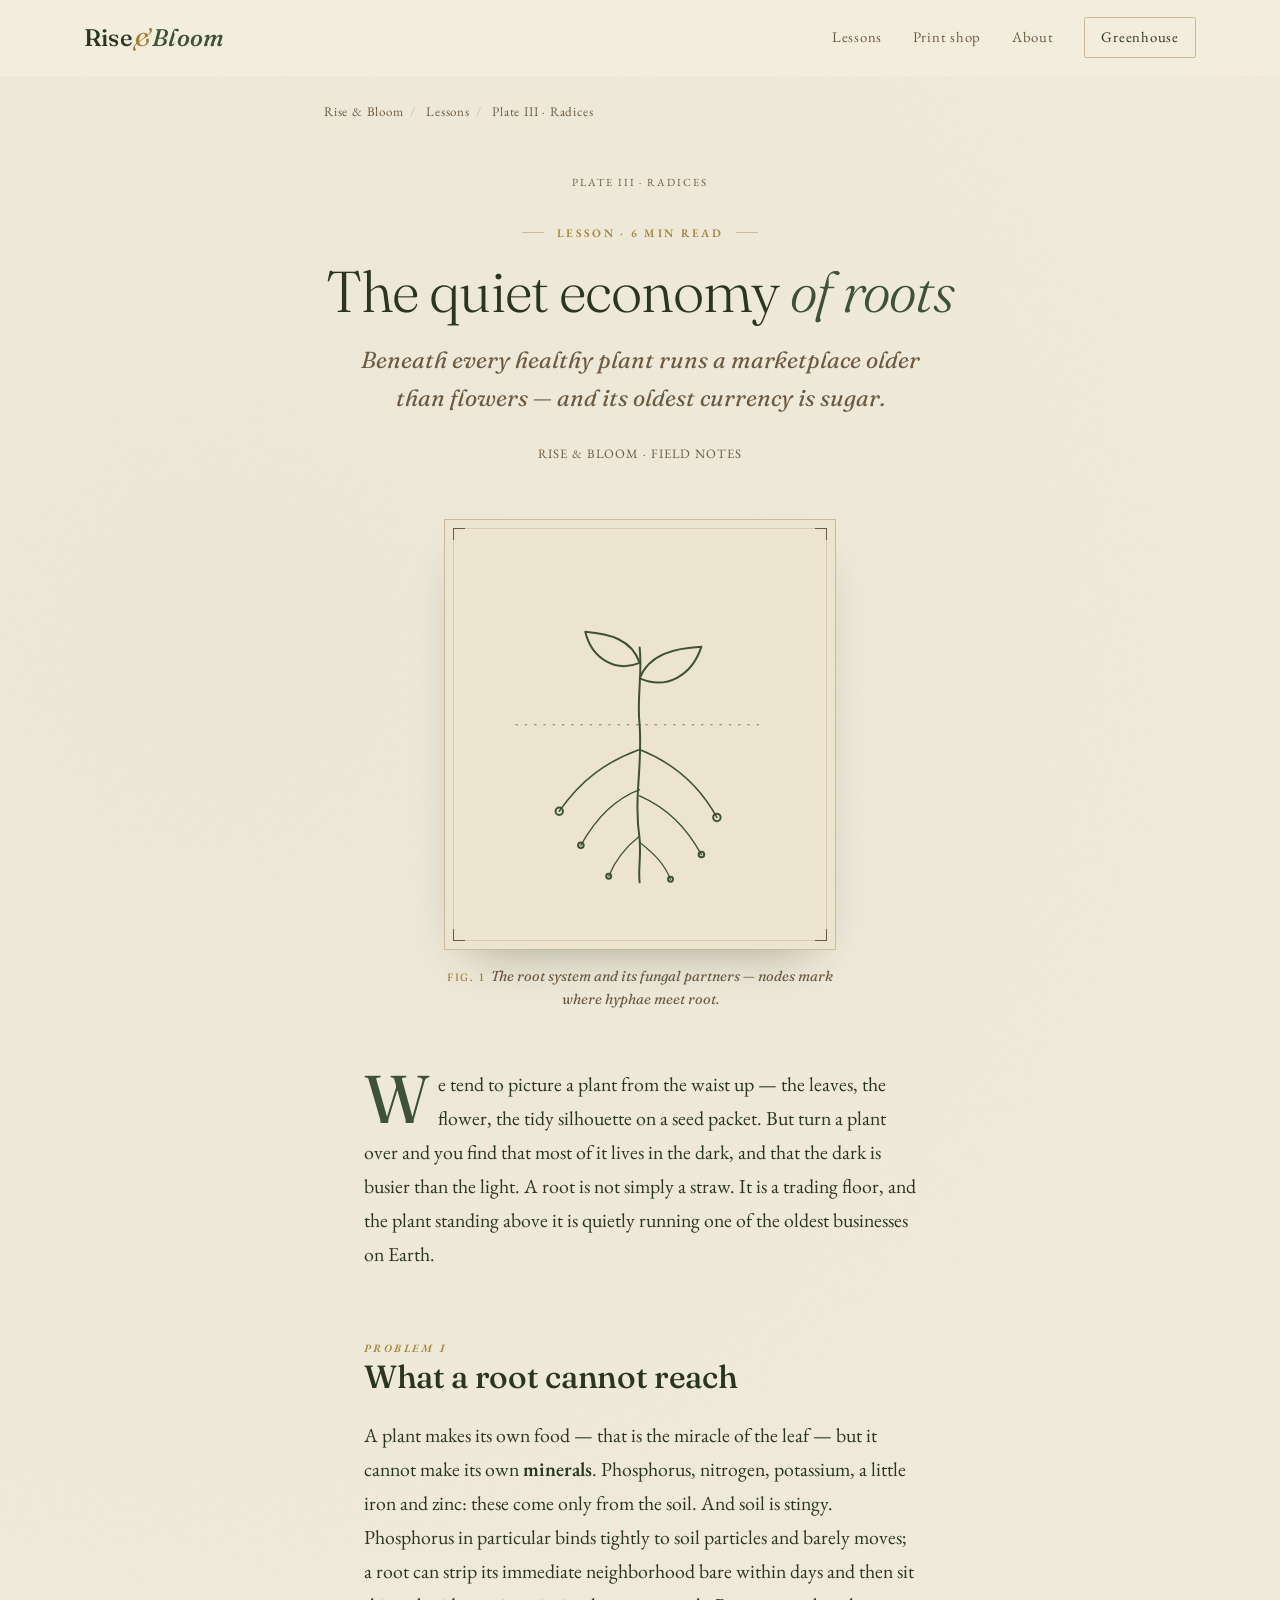
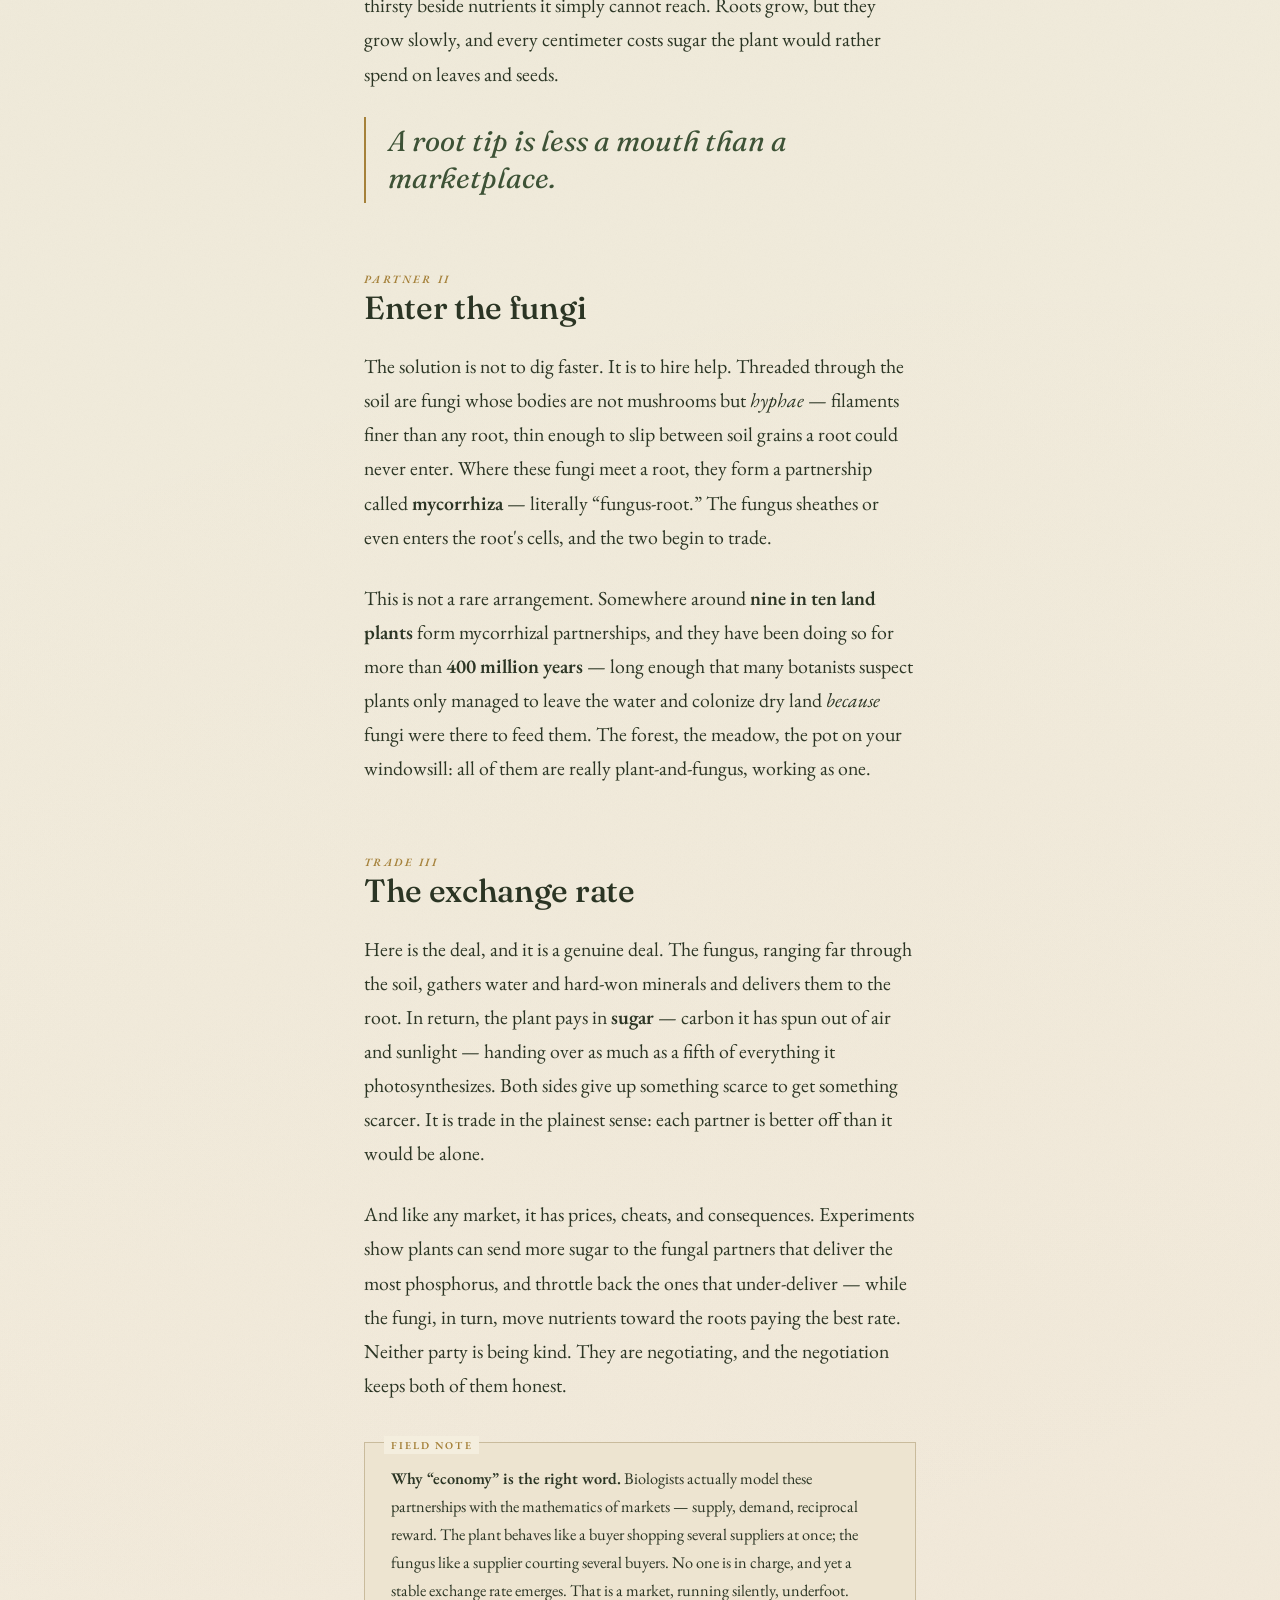
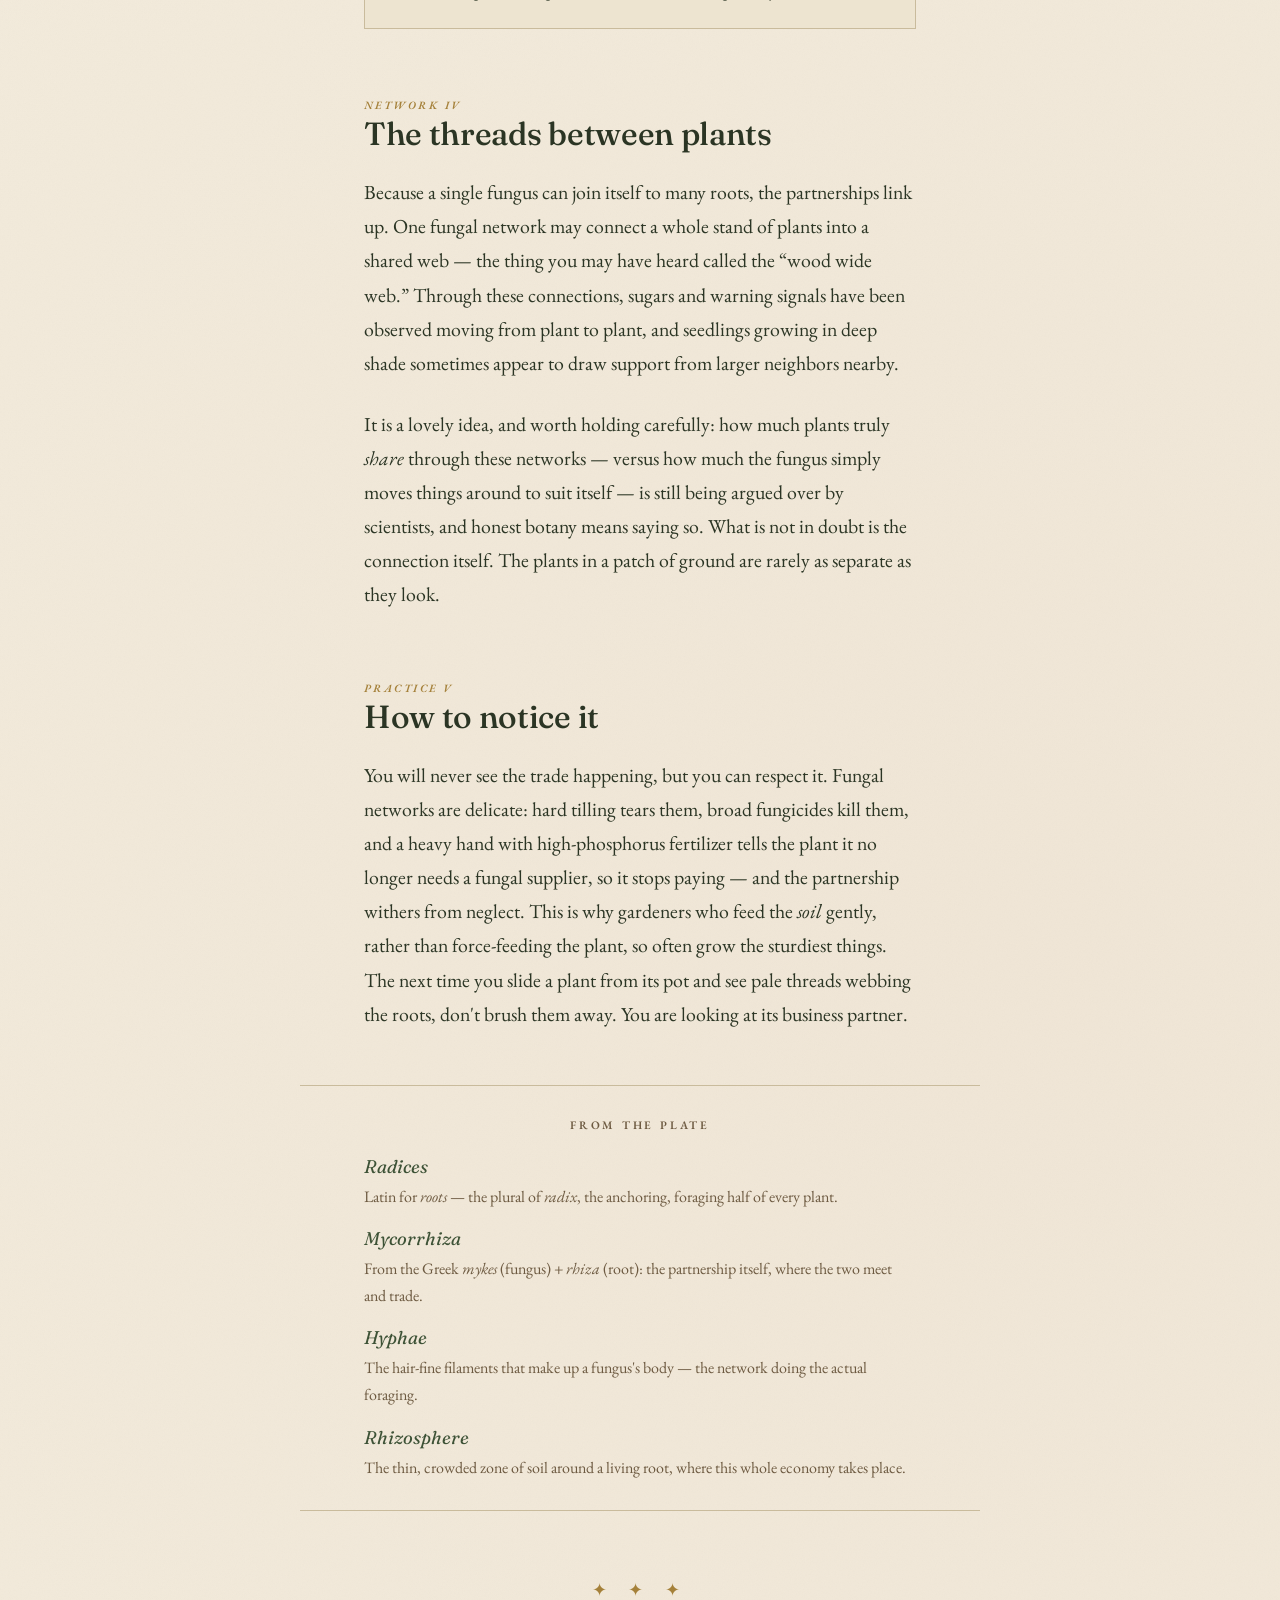
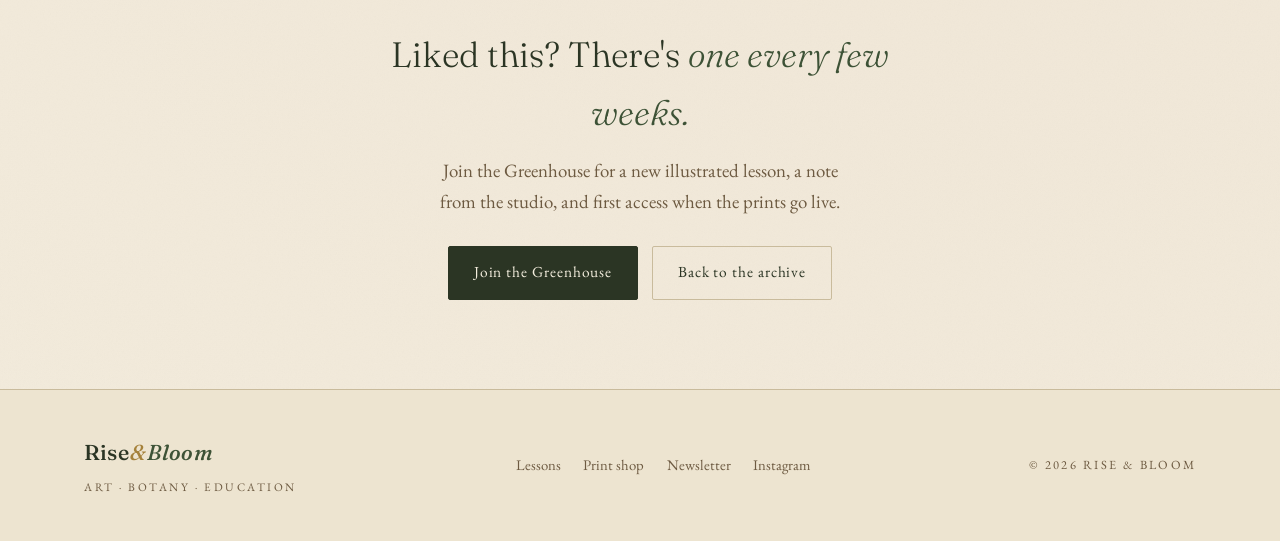
==== commit ec9344df: "Reorder footer tagline to Art · Botany · Education Co-Authored-By: Claude Opus 4.8 <noreply@anthropi" ====
--- a/lessons/the-quiet-economy-of-roots.html
+++ b/lessons/the-quiet-economy-of-roots.html
@@ -193,13 +193,13 @@
         <a href="../index.html" class="wordmark wordmark--footer">
           <span class="wordmark-rise">Rise</span><span class="wordmark-amp">&amp;</span><span class="wordmark-bloom">Bloom</span>
         </a>
-        <p class="footer-tagline">Botany · Art · Education</p>
+        <p class="footer-tagline">Art · Botany · Education</p>
       </div>
       <nav class="footer-links" aria-label="Footer">
         <a href="../index.html#lessons">Lessons</a>
         <a href="../index.html#printshop">Print shop</a>
         <a href="../index.html#greenhouse">Newsletter</a>
-        <a href="https://instagram.com" target="_blank" rel="noopener noreferrer">Instagram</a>
+        <a href="https://www.instagram.com/riseandbloom.jc" target="_blank" rel="noopener noreferrer">Instagram</a>
       </nav>
       <p class="footer-copy">© 2026 Rise &amp; Bloom</p>
     </div>
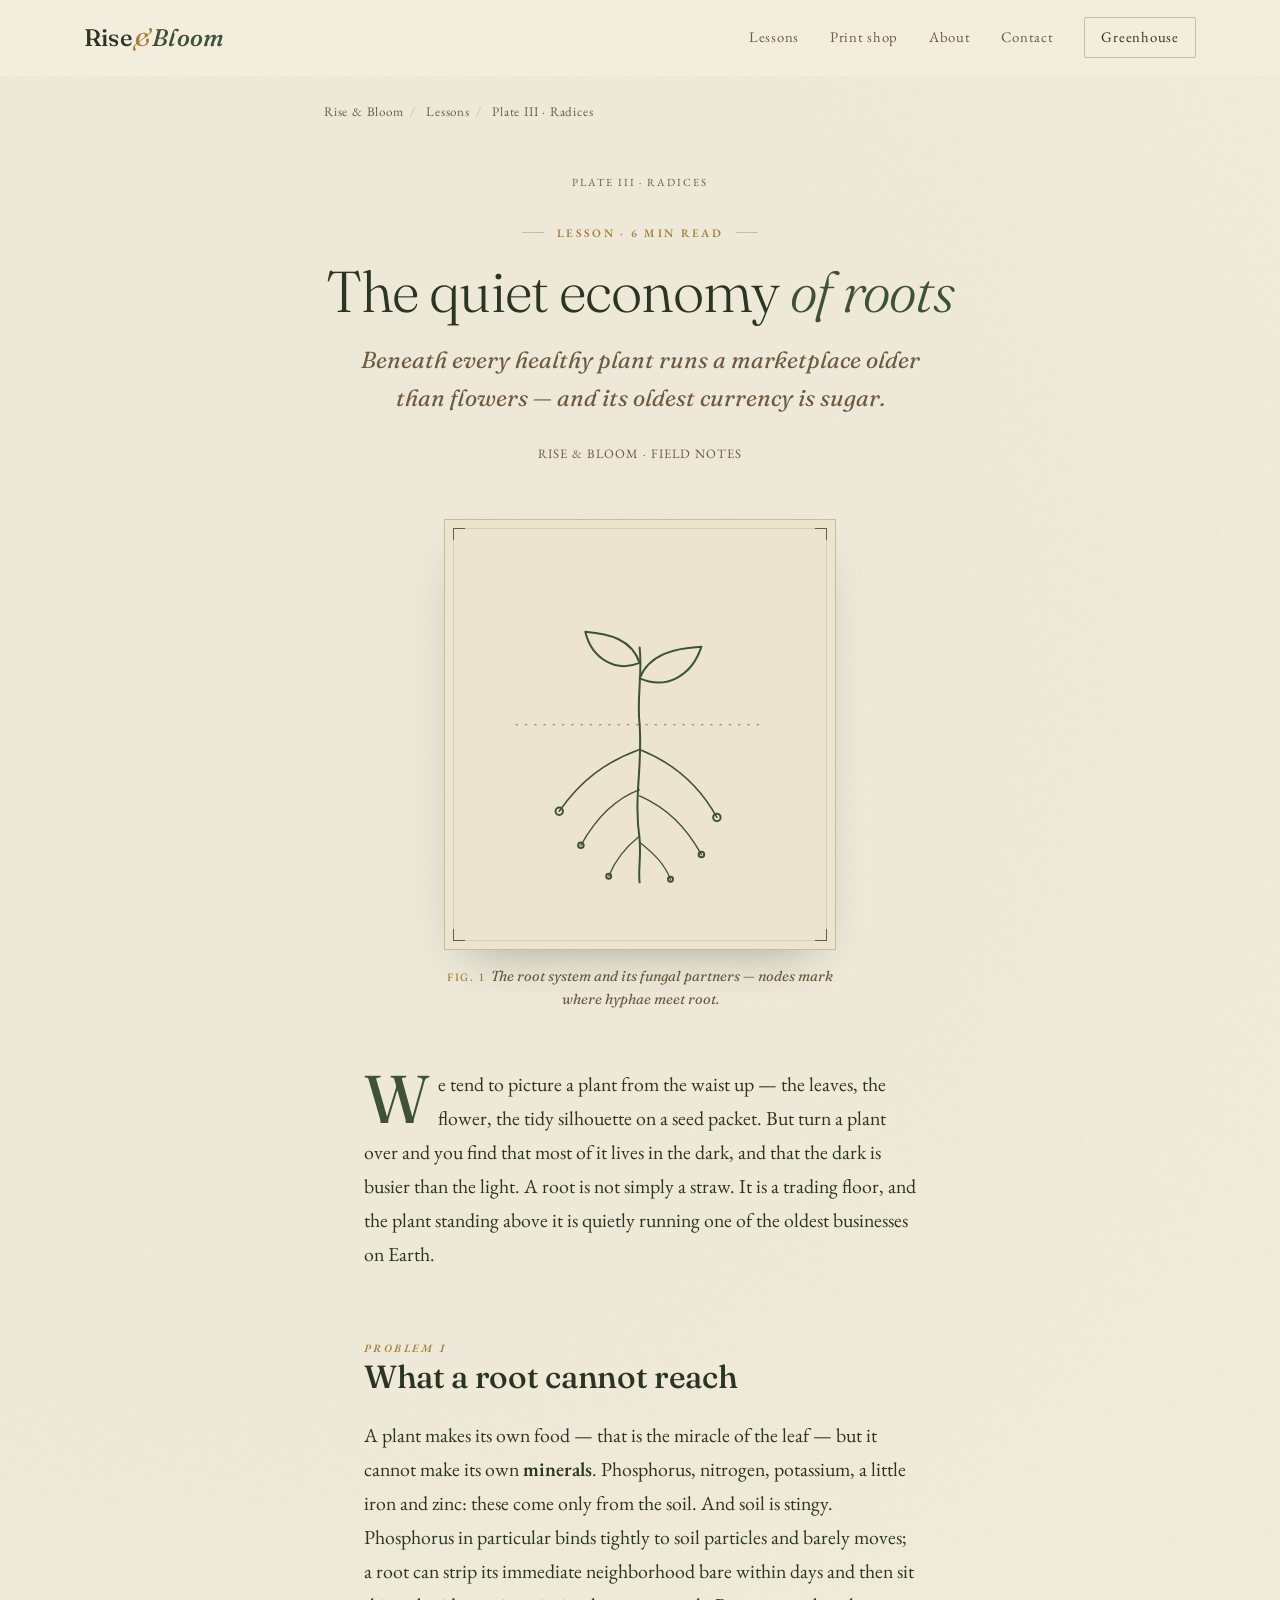
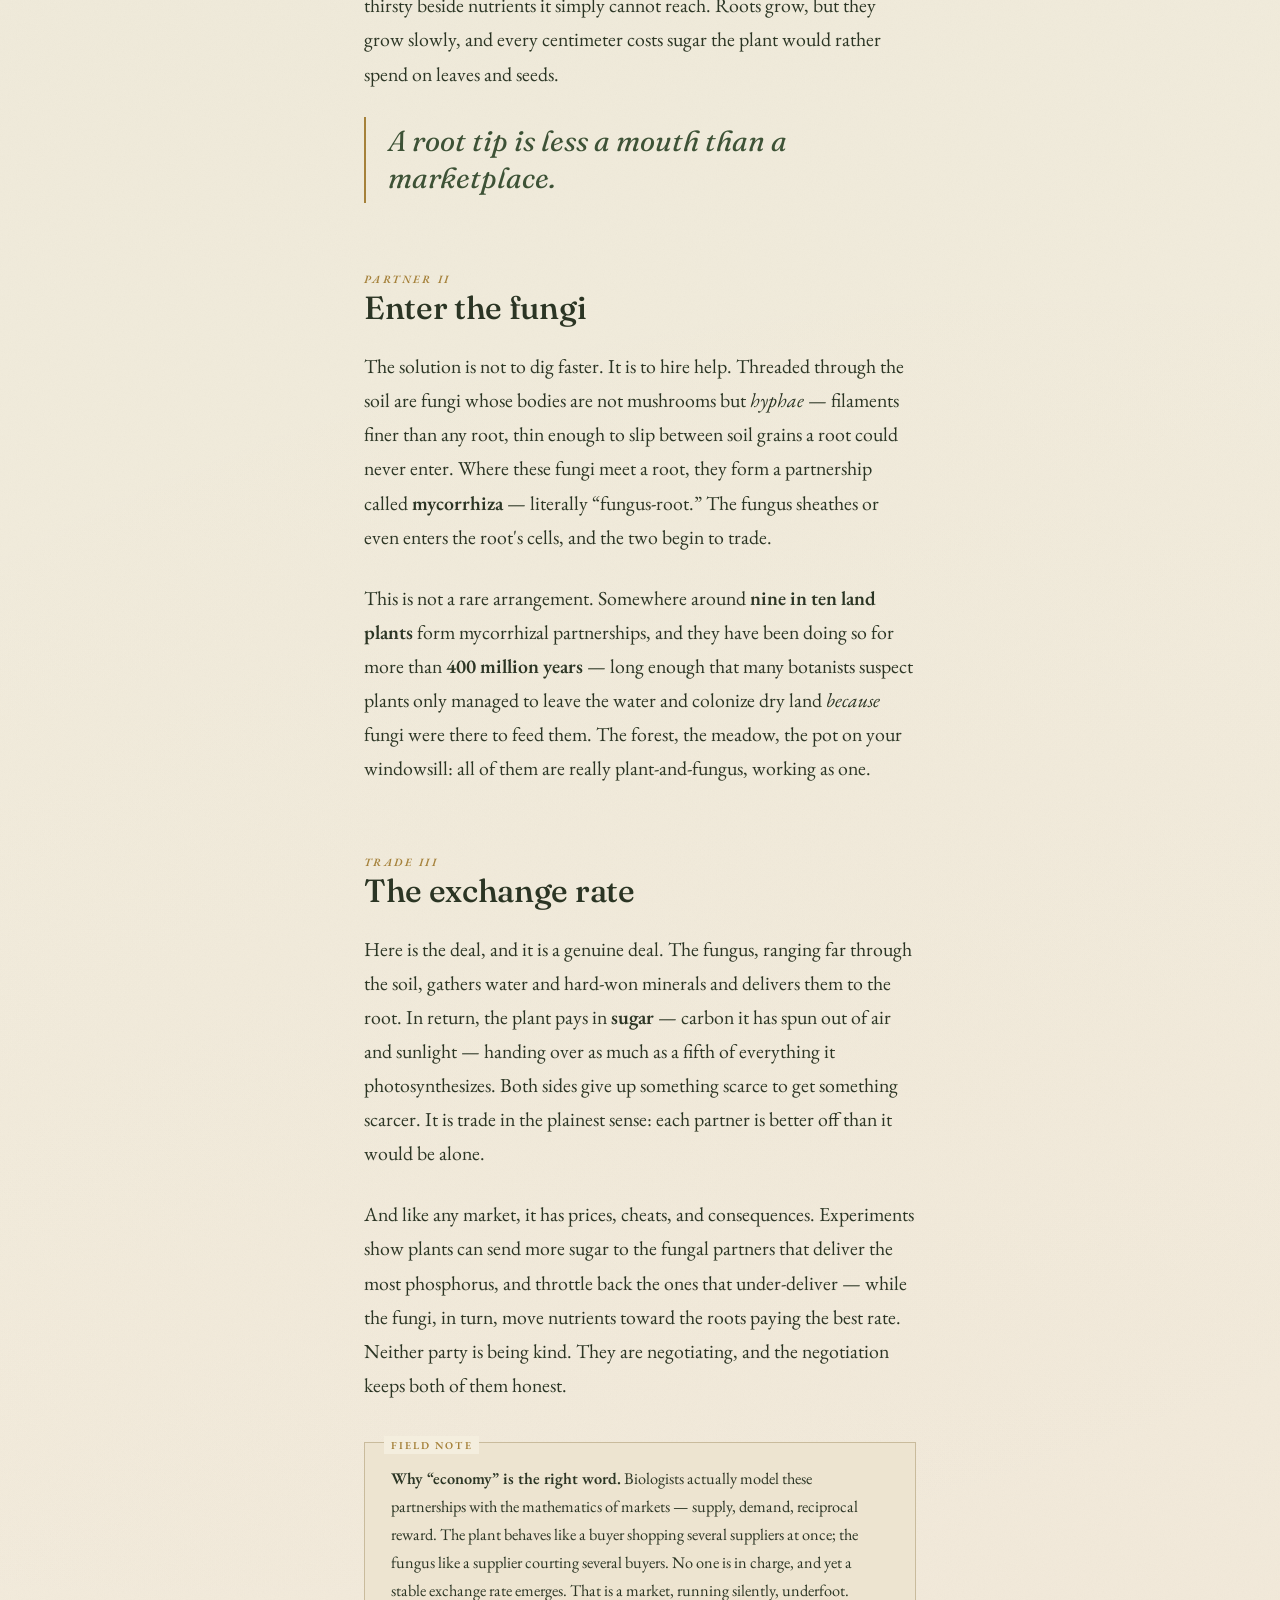
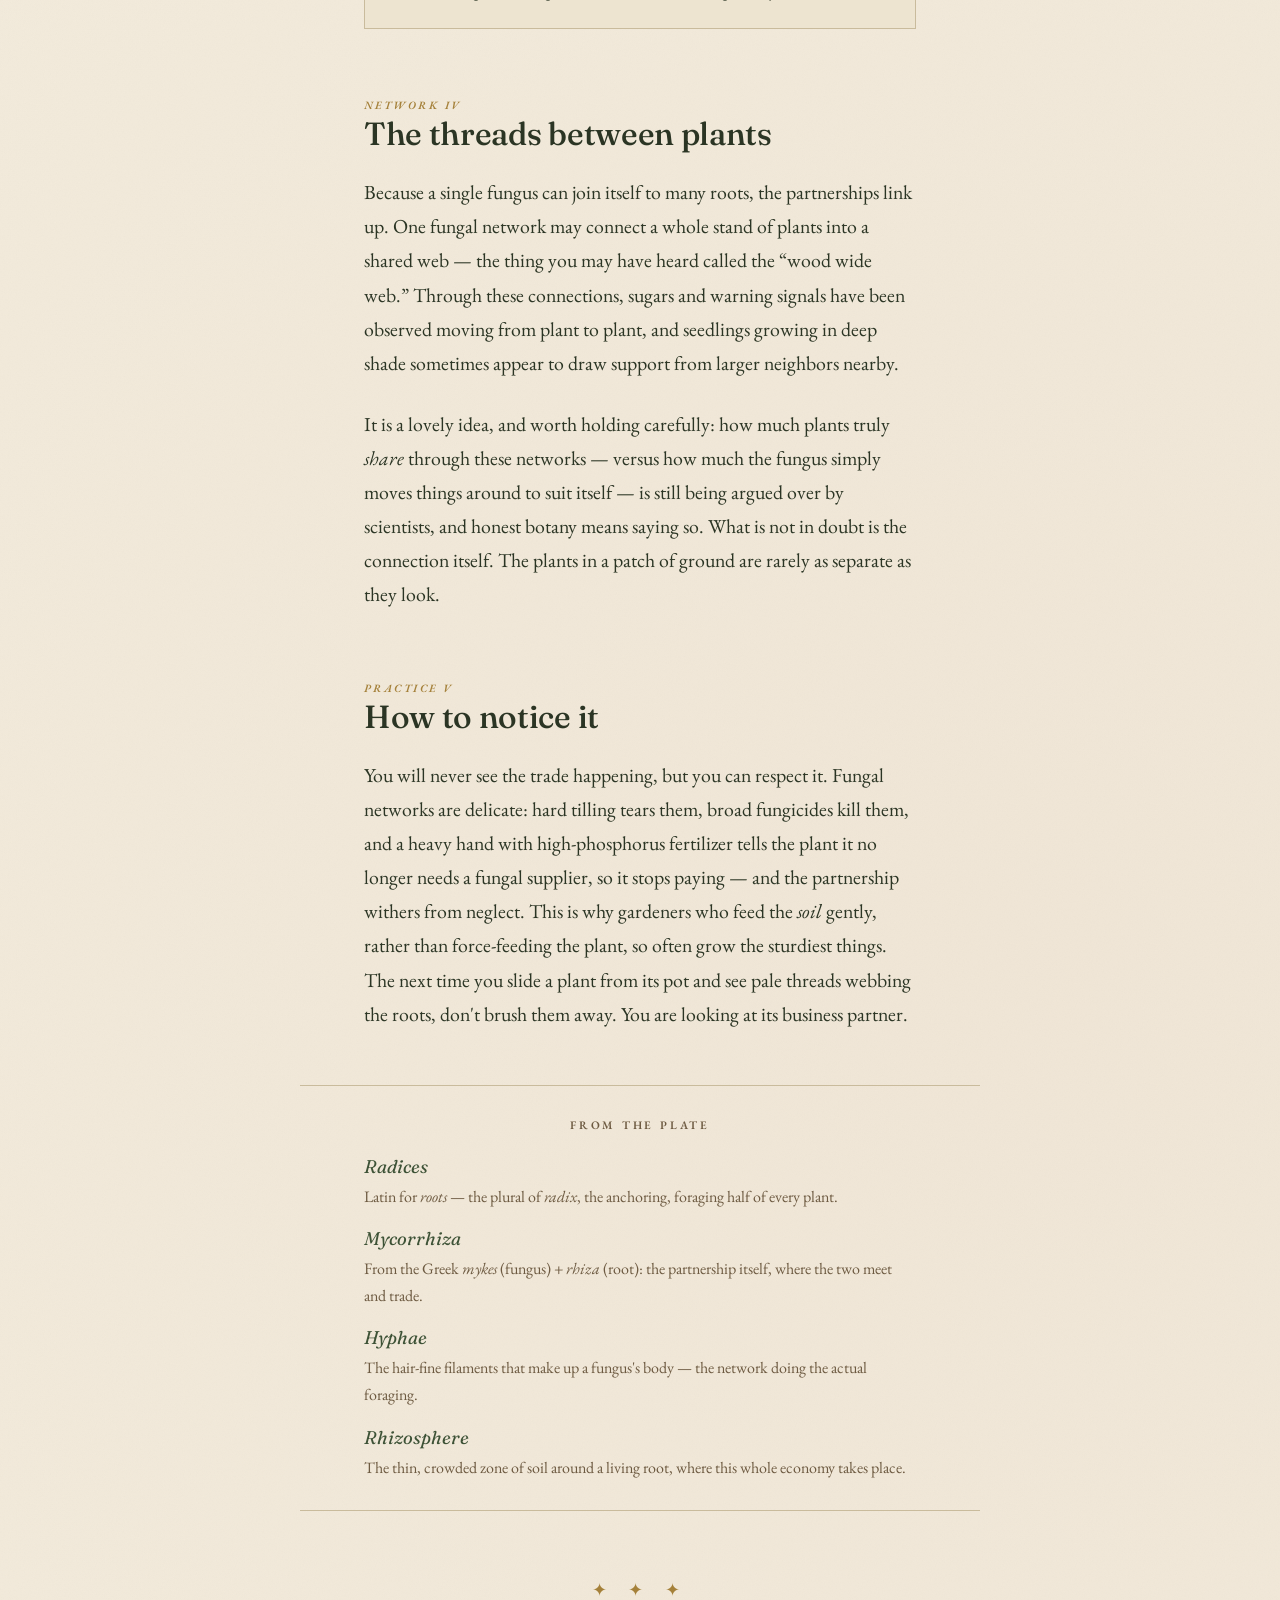
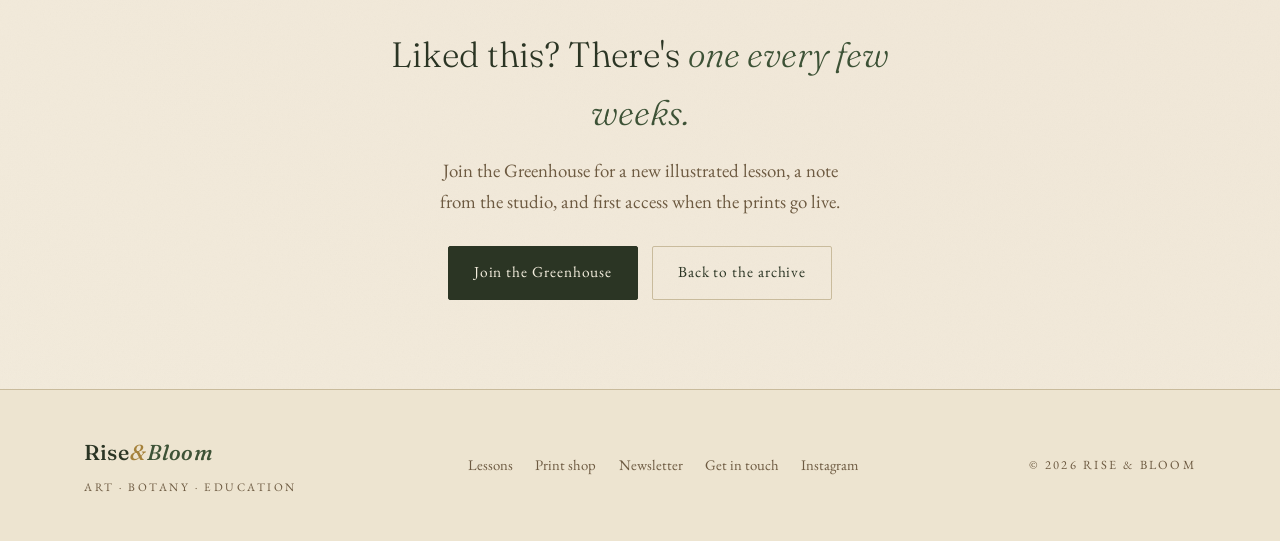
==== commit 142e7076: "Add Get in touch contact section Adds an on-brand "Write to the studio" contact form (name, email, m" ====
--- a/lessons/the-quiet-economy-of-roots.html
+++ b/lessons/the-quiet-economy-of-roots.html
@@ -26,6 +26,7 @@
         <a href="../index.html#lessons">Lessons</a>
         <a href="../index.html#printshop">Print shop</a>
         <a href="../index.html#about">About</a>
+        <a href="../index.html#contact">Contact</a>
         <a href="../index.html#greenhouse" class="nav-cta">Greenhouse</a>
       </nav>
       <button class="nav-toggle" id="navToggle" aria-label="Open menu" aria-expanded="false">
@@ -199,6 +200,7 @@
         <a href="../index.html#lessons">Lessons</a>
         <a href="../index.html#printshop">Print shop</a>
         <a href="../index.html#greenhouse">Newsletter</a>
+        <a href="../index.html#contact">Get in touch</a>
         <a href="https://www.instagram.com/riseandbloom.jc" target="_blank" rel="noopener noreferrer">Instagram</a>
       </nav>
       <p class="footer-copy">© 2026 Rise &amp; Bloom</p>
--- a/css/styles.css
+++ b/css/styles.css
@@ -388,6 +388,54 @@
 .signup-note { margin: 1rem 0 0; font-size: 0.85rem; color: rgba(244,238,222,0.6); font-style: italic; }
 .signup-success { margin: 1rem 0 0; font-size: 1.02rem; color: var(--gold); font-family: var(--font-display); font-style: italic; }
 
+/* ═══════════════════ GET IN TOUCH ═══════════════════ */
+.section--contact { text-align: center; }
+.contact-inner { max-width: 640px; margin: 0 auto; }
+.section--contact .eyebrow { display: inline-block; }
+.section--contact .section-lede {
+  max-width: 48ch; margin: 0 auto; text-align: center;
+}
+.contact-form {
+  margin-top: clamp(2rem, 4vw, 2.8rem); text-align: left;
+}
+.contact-row { display: flex; gap: 1rem; }
+.contact-field { flex: 1; margin-bottom: 1.1rem; }
+.contact-field label {
+  display: block; margin-bottom: 0.45rem;
+  font-size: 0.7rem; letter-spacing: 0.18em; text-transform: uppercase;
+  color: var(--sepia); font-weight: 600;
+}
+.contact-field input,
+.contact-field textarea {
+  width: 100%; box-sizing: border-box;
+  font-family: var(--font-body); font-size: 1.02rem; color: var(--ink);
+  background: var(--paper-2); border: 1px solid var(--line); border-radius: 2px;
+  padding: 0.75em 0.9em;
+  transition: border-color 0.25s var(--ease), box-shadow 0.25s var(--ease);
+}
+.contact-field textarea { resize: vertical; min-height: 130px; line-height: 1.6; }
+.contact-field input::placeholder,
+.contact-field textarea::placeholder { color: #9a8b6e; }
+.contact-field input:focus,
+.contact-field textarea:focus {
+  outline: none; border-color: var(--gold);
+  box-shadow: 0 0 0 3px rgba(165, 129, 58, 0.16);
+}
+.contact-field input[aria-invalid="true"],
+.contact-field textarea[aria-invalid="true"] { border-color: var(--rust); }
+.contact-actions { text-align: center; margin-top: 0.6rem; }
+.contact-status {
+  margin: 1.1rem 0 0; text-align: center;
+  font-family: var(--font-display); font-style: italic; font-size: 1.05rem;
+}
+.contact-status.is-success { color: var(--forest); }
+.contact-status.is-error { color: var(--rust); font-style: normal; font-family: var(--font-body); font-size: 0.95rem; }
+
+@media (max-width: 560px) {
+  .contact-row { flex-direction: column; gap: 0; }
+  .contact-actions .btn { width: 100%; }
+}
+
 /* ═══════════════════ FOOTER ═══════════════════ */
 .site-footer { border-top: 1px solid var(--line); background: var(--paper-2); }
 .footer-inner {
